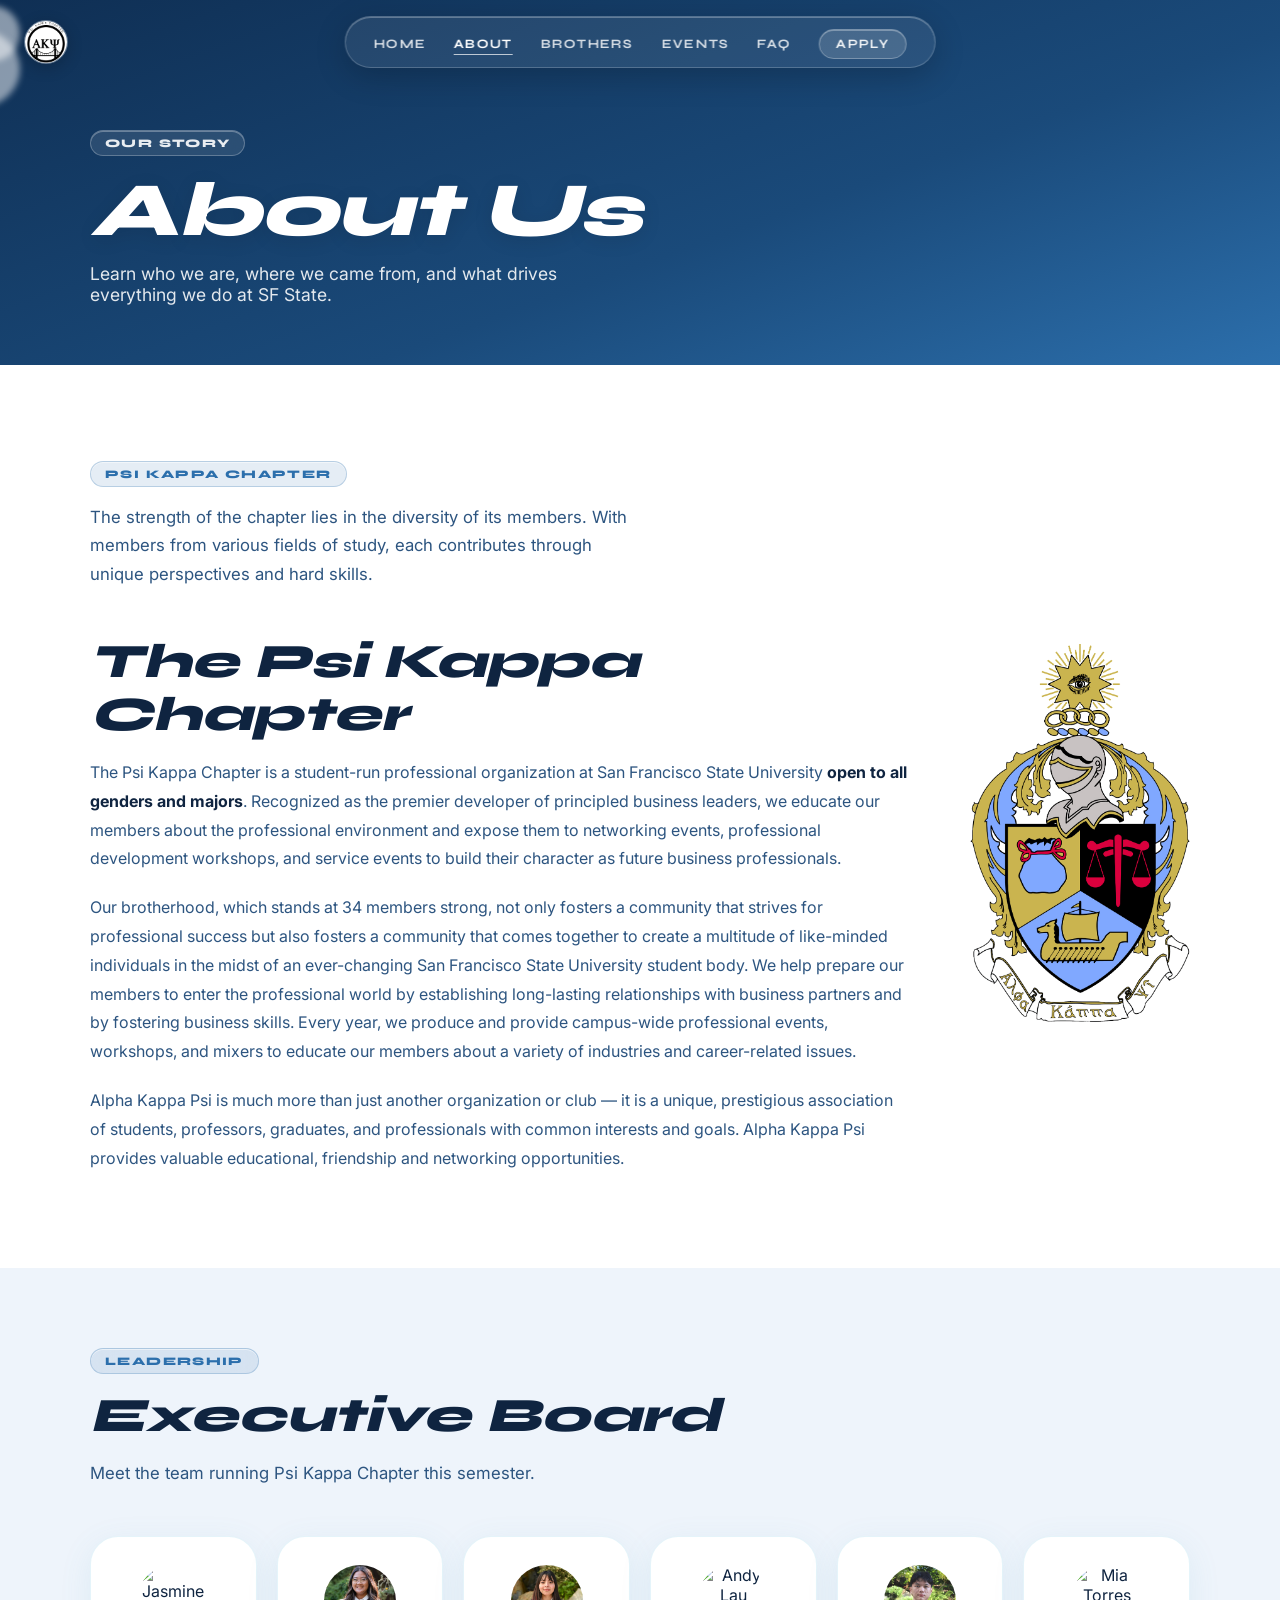
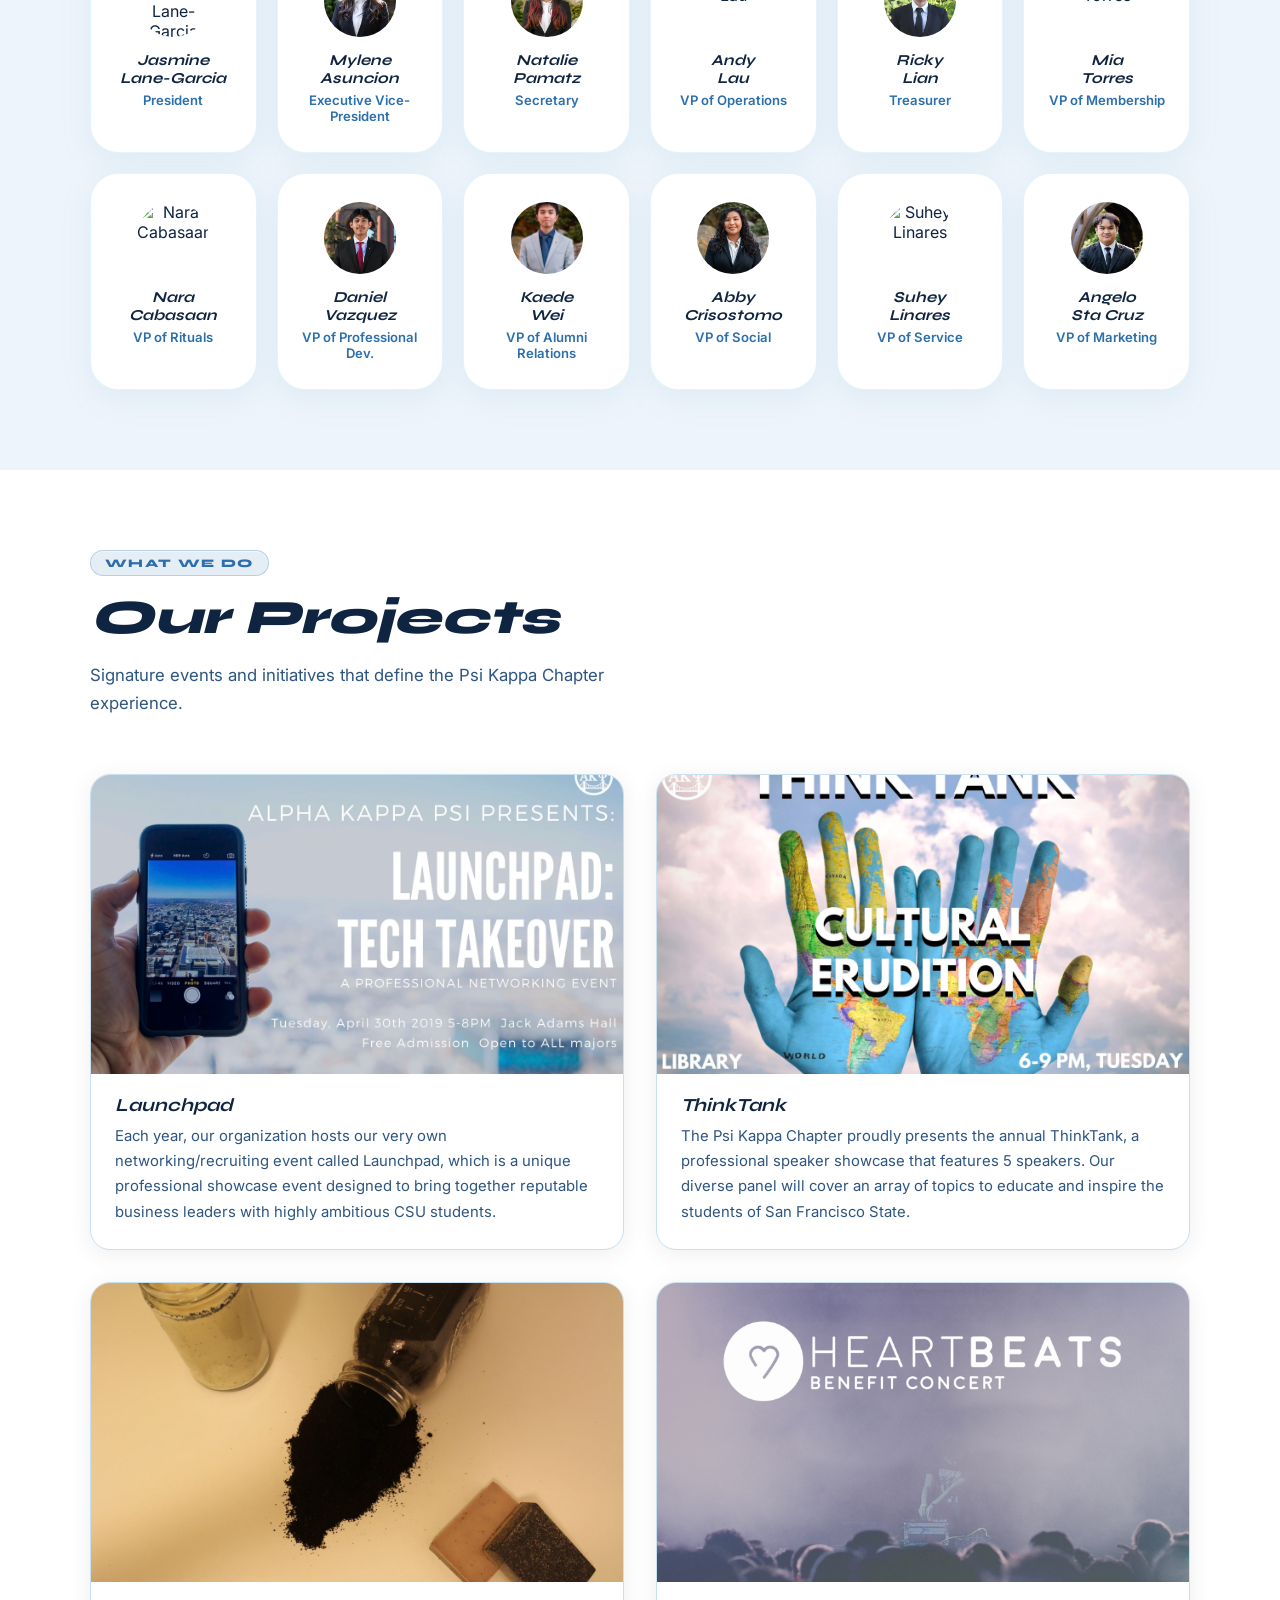
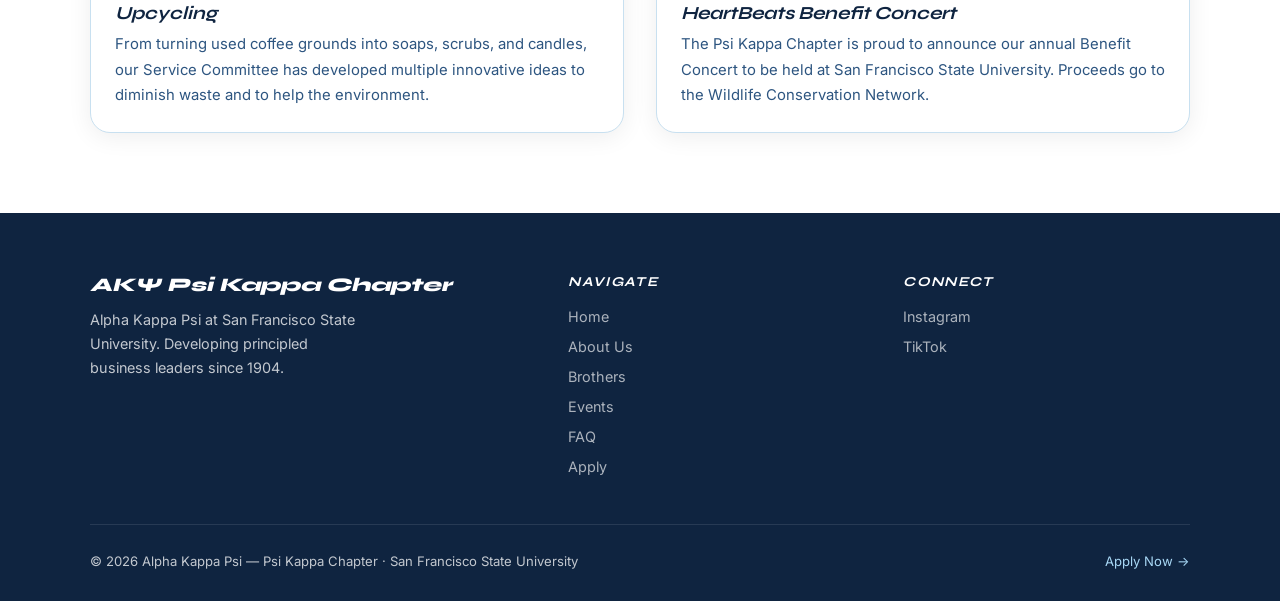
==== pages/about.html @ 9f92d720 "Initial commit: AKPsi Psi Kappa chapter site" ====
<!DOCTYPE html>
<html lang="en">
<head>
  <meta charset="UTF-8" />
  <meta name="viewport" content="width=device-width, initial-scale=1.0" />
  <title>About Us — AKΨ Psi Kappa</title>
  <link rel="stylesheet" href="../css/style.css" />
  <link rel="icon" href="../images/logo.png" />
</head>
<body>

  <nav>
    <a href="../index.html" class="nav-logo">
      <img src="../images/logo.png" alt="AKPsi Psi Kappa Logo" onerror="this.style.display='none'" />
      <span>AKΨ Psi Kappa</span>
    </a>
    <div class="nav-pill"><ul class="nav-links">
      <li><a href="../index.html">Home</a></li>
      <li><a href="about.html">About</a></li>
      <li><a href="brothers.html">Brothers</a></li>
      <li><a href="events.html">Events</a></li>
      <li><a href="faq.html">FAQ</a></li>
      <li><a href="apply.html" class="nav-cta">Apply</a></li>
    </ul>
    </div>
    <button class="hamburger" aria-label="Menu" style="pointer-events:all;">
      <span></span><span></span><span></span>
    </button>
  </nav>

  <div class="page-hero">
    <div class="page-hero-bg"></div>
    <div class="cloud-layer">
      <div class="cloud c1" style="opacity:0.5"></div>
      <div class="cloud c2" style="opacity:0.5"></div>
    </div>
    <div class="page-hero-content">
      <div class="section-tag">Our Story</div>
      <h1>About Us</h1>
      <p>Learn who we are, where we came from, and what drives everything we do at SF State.</p>
    </div>
  </div>

  <!-- ABOUT / PSI KAPPA CHAPTER -->
  <section class="about-section">
    <div class="about-inner">
      <div class="section-tag">Psi Kappa Chapter</div>
      <p class="section-sub" style="margin-bottom: 48px;">The strength of the chapter lies in the diversity of its members. With members from various fields of study, each contributes through unique perspectives and hard skills.</p>

      <div class="about-content-grid">
        <div>
          <h2 class="section-title">The Psi Kappa Chapter</h2>

          <div class="about-body">
            <p>The Psi Kappa Chapter is a student-run professional organization at San Francisco State University <strong>open to all genders and majors</strong>. Recognized as the premier developer of principled business leaders, we educate our members about the professional environment and expose them to networking events, professional development workshops, and service events to build their character as future business professionals.</p>
            <p>Our brotherhood, which stands at 34 members strong, not only fosters a community that strives for professional success but also fosters a community that comes together to create a multitude of like-minded individuals in the midst of an ever-changing San Francisco State University student body. We help prepare our members to enter the professional world by establishing long-lasting relationships with business partners and by fostering business skills. Every year, we produce and provide campus-wide professional events, workshops, and mixers to educate our members about a variety of industries and career-related issues.</p>
            <p>Alpha Kappa Psi is much more than just another organization or club — it is a unique, prestigious association of students, professors, graduates, and professionals with common interests and goals. Alpha Kappa Psi provides valuable educational, friendship and networking opportunities.</p>
          </div>
        </div>

        <div class="about-crest">
          <img src="../images/about/crest.webp" alt="Alpha Kappa Psi Psi Kappa Chapter Crest" />
        </div>
      </div>
    </div>
  </section>

  <!-- EXEC BOARD -->
  <section style="background: var(--cloud); padding: 80px 40px;">
    <div style="max-width: 1100px; margin: 0 auto;">
      <div class="section-tag">Leadership</div>
      <h2 class="section-title">Executive Board</h2>
      <p class="section-sub" style="margin-bottom: 48px;">Meet the team running Psi Kappa Chapter this semester.</p>
      <div class="eboard-grid">

        <div class="cloud-card" style="text-align:center; padding: 28px 20px;">
          <div style="width:72px;height:72px;border-radius:50%;margin:0 auto 14px;overflow:hidden;"><img src="../images/brothers/Jasmine Lane-Garcia | Fall 2026/IMG_5242.png" alt="Jasmine Lane-Garcia" style="width:100%;height:100%;object-fit:cover;display:block;" /></div>
          <h3 style="font-family:'Syne',sans-serif;font-weight:700;font-size:0.95rem;">Jasmine<br>Lane-Garcia</h3>
          <p style="font-size:0.82rem;color:var(--sky-dark);font-weight:600;margin-top:5px;">President</p>
        </div>

        <div class="cloud-card" style="text-align:center; padding: 28px 20px;">
          <div style="width:72px;height:72px;border-radius:50%;margin:0 auto 14px;overflow:hidden;"><img src="../images/brothers/Mylene Asuncion | Fall 2026/Z62_1303.webp" alt="Mylene Asuncion" style="width:100%;height:100%;object-fit:cover;display:block;" /></div>
          <h3 style="font-family:'Syne',sans-serif;font-weight:700;font-size:0.95rem;">Mylene<br>Asuncion</h3>
          <p style="font-size:0.82rem;color:var(--sky-dark);font-weight:600;margin-top:5px;">Executive Vice-President</p>
        </div>

        <div class="cloud-card" style="text-align:center; padding: 28px 20px;">
          <div style="width:72px;height:72px;border-radius:50%;margin:0 auto 14px;overflow:hidden;"><img src="../images/brothers/Natalie Pamatz | Fall 2026/DSC_4061.webp" alt="Natalie Pamatz" style="width:100%;height:100%;object-fit:cover;display:block;" /></div>
          <h3 style="font-family:'Syne',sans-serif;font-weight:700;font-size:0.95rem;">Natalie<br>Pamatz</h3>
          <p style="font-size:0.82rem;color:var(--sky-dark);font-weight:600;margin-top:5px;">Secretary</p>
        </div>

        <div class="cloud-card" style="text-align:center; padding: 28px 20px;">
          <div style="width:72px;height:72px;border-radius:50%;margin:0 auto 14px;overflow:hidden;"><img src="../images/brothers/Andy Lau | Fall 2026/IMG_5359.png" alt="Andy Lau" style="width:100%;height:100%;object-fit:cover;display:block;" /></div>
          <h3 style="font-family:'Syne',sans-serif;font-weight:700;font-size:0.95rem;">Andy<br>Lau</h3>
          <p style="font-size:0.82rem;color:var(--sky-dark);font-weight:600;margin-top:5px;">VP of Operations</p>
        </div>

        <div class="cloud-card" style="text-align:center; padding: 28px 20px;">
          <div style="width:72px;height:72px;border-radius:50%;margin:0 auto 14px;overflow:hidden;"><img src="../images/brothers/Ricky Lian | Fall 2026/IMG_1340.webp" alt="Ricky Lian" style="width:100%;height:100%;object-fit:cover;display:block;" /></div>
          <h3 style="font-family:'Syne',sans-serif;font-weight:700;font-size:0.95rem;">Ricky<br>Lian</h3>
          <p style="font-size:0.82rem;color:var(--sky-dark);font-weight:600;margin-top:5px;">Treasurer</p>
        </div>

        <div class="cloud-card" style="text-align:center; padding: 28px 20px;">
          <div style="width:72px;height:72px;border-radius:50%;margin:0 auto 14px;overflow:hidden;"><img src="../images/brothers/Mia Torres | Fall 2026/IMG_5311.png" alt="Mia Torres" style="width:100%;height:100%;object-fit:cover;display:block;" /></div>
          <h3 style="font-family:'Syne',sans-serif;font-weight:700;font-size:0.95rem;">Mia<br>Torres</h3>
          <p style="font-size:0.82rem;color:var(--sky-dark);font-weight:600;margin-top:5px;">VP of Membership</p>
        </div>

        <div class="cloud-card" style="text-align:center; padding: 28px 20px;">
          <div style="width:72px;height:72px;border-radius:50%;margin:0 auto 14px;overflow:hidden;"><img src="../images/brothers/Nara Cabasaan | Fall 2026/IMG_5283.png" alt="Nara Cabasaan" style="width:100%;height:100%;object-fit:cover;display:block;" /></div>
          <h3 style="font-family:'Syne',sans-serif;font-weight:700;font-size:0.95rem;">Nara<br>Cabasaan</h3>
          <p style="font-size:0.82rem;color:var(--sky-dark);font-weight:600;margin-top:5px;">VP of Rituals</p>
        </div>

        <div class="cloud-card" style="text-align:center; padding: 28px 20px;">
          <div style="width:72px;height:72px;border-radius:50%;margin:0 auto 14px;overflow:hidden;"><img src="../images/brothers/Daniel Vazquez | Fall 2026/DSC_4149.webp" alt="Daniel Vazquez" style="width:100%;height:100%;object-fit:cover;display:block;" /></div>
          <h3 style="font-family:'Syne',sans-serif;font-weight:700;font-size:0.95rem;">Daniel<br>Vazquez</h3>
          <p style="font-size:0.82rem;color:var(--sky-dark);font-weight:600;margin-top:5px;">VP of Professional Dev.</p>
        </div>

        <div class="cloud-card" style="text-align:center; padding: 28px 20px;">
          <div style="width:72px;height:72px;border-radius:50%;margin:0 auto 14px;overflow:hidden;"><img src="../images/brothers/Kaede Wei | Fall 2026/DSC_4521.jpeg" alt="Kaede Wei" style="width:100%;height:100%;object-fit:cover;display:block;" /></div>
          <h3 style="font-family:'Syne',sans-serif;font-weight:700;font-size:0.95rem;">Kaede<br>Wei</h3>
          <p style="font-size:0.82rem;color:var(--sky-dark);font-weight:600;margin-top:5px;">VP of Alumni Relations</p>
        </div>

        <div class="cloud-card" style="text-align:center; padding: 28px 20px;">
          <div style="width:72px;height:72px;border-radius:50%;margin:0 auto 14px;overflow:hidden;"><img src="../images/brothers/Abby Crisostomo | Fall 2026/DSC_4434.webp" alt="Abby Crisostomo" style="width:100%;height:100%;object-fit:cover;display:block;" /></div>
          <h3 style="font-family:'Syne',sans-serif;font-weight:700;font-size:0.95rem;">Abby<br>Crisostomo</h3>
          <p style="font-size:0.82rem;color:var(--sky-dark);font-weight:600;margin-top:5px;">VP of Social</p>
        </div>

        <div class="cloud-card" style="text-align:center; padding: 28px 20px;">
          <div style="width:72px;height:72px;border-radius:50%;margin:0 auto 14px;overflow:hidden;"><img src="../images/brothers/Suhey Linares | Fall 2026/IMG_5428.png" alt="Suhey Linares" style="width:100%;height:100%;object-fit:cover;display:block;" /></div>
          <h3 style="font-family:'Syne',sans-serif;font-weight:700;font-size:0.95rem;">Suhey<br>Linares</h3>
          <p style="font-size:0.82rem;color:var(--sky-dark);font-weight:600;margin-top:5px;">VP of Service</p>
        </div>

        <div class="cloud-card" style="text-align:center; padding: 28px 20px;">
          <div style="width:72px;height:72px;border-radius:50%;margin:0 auto 14px;overflow:hidden;"><img src="../images/brothers/Angelo Sta Cruz | Fall 2026/Angelo.webp" alt="Angelo Sta Cruz" style="width:100%;height:100%;object-fit:cover;display:block;" /></div>
          <h3 style="font-family:'Syne',sans-serif;font-weight:700;font-size:0.95rem;">Angelo<br>Sta Cruz</h3>
          <p style="font-size:0.82rem;color:var(--sky-dark);font-weight:600;margin-top:5px;">VP of Marketing</p>
        </div>

      </div>
    </div>
  </section>

  <!-- PROJECTS -->
  <section style="background: var(--white); padding: 80px 40px;">
    <div style="max-width: 1100px; margin: 0 auto;">
      <div class="section-tag">What We Do</div>
      <h2 class="section-title">Our Projects</h2>
      <p class="section-sub" style="margin-bottom: 56px;">Signature events and initiatives that define the Psi Kappa Chapter experience.</p>

      <div class="projects-grid">

        <div class="project-card">
          <div class="project-img project-img-launchpad">
            <img src="../images/about/projects/launchpad.webp" alt="Launchpad" />
          </div>
          <h3>Launchpad</h3>
          <p>Each year, our organization hosts our very own networking/recruiting event called Launchpad, which is a unique professional showcase event designed to bring together reputable business leaders with highly ambitious CSU students.</p>
        </div>

        <div class="project-card">
          <div class="project-img project-img-thinktank">
            <img src="../images/about/projects/ThinkTank.webp" alt="ThinkTank" />
          </div>
          <h3>ThinkTank</h3>
          <p>The Psi Kappa Chapter proudly presents the annual ThinkTank, a professional speaker showcase that features 5 speakers. Our diverse panel will cover an array of topics to educate and inspire the students of San Francisco State.</p>
        </div>

        <div class="project-card">
          <div class="project-img project-img-upcycling">
            <img src="../images/about/projects/upcycling.webp" alt="Upcycling" />
          </div>
          <h3>Upcycling</h3>
          <p>From turning used coffee grounds into soaps, scrubs, and candles, our Service Committee has developed multiple innovative ideas to diminish waste and to help the environment.</p>
        </div>

        <div class="project-card">
          <div class="project-img project-img-heartbeats">
            <img src="../images/about/projects/heartbeats.webp" alt="HeartBeats Benefit Concert" />
          </div>
          <h3>HeartBeats Benefit Concert</h3>
          <p>The Psi Kappa Chapter is proud to announce our annual Benefit Concert to be held at San Francisco State University. Proceeds go to the Wildlife Conservation Network.</p>
        </div>

      </div>
    </div>
  </section>

  <footer>
    <div class="footer-inner">
      <div class="footer-top">
        <div class="footer-brand">
          <div class="brand-name">AKΨ Psi Kappa Chapter</div>
          <p>Alpha Kappa Psi at San Francisco State University. Developing principled business leaders since 1904.</p>
        </div>
        <div class="footer-col">
          <h4>Navigate</h4>
          <ul>
            <li><a href="../index.html">Home</a></li>
            <li><a href="about.html">About Us</a></li>
            <li><a href="brothers.html">Brothers</a></li>
            <li><a href="events.html">Events</a></li>
            <li><a href="faq.html">FAQ</a></li>
            <li><a href="https://docs.google.com/forms/d/e/1FAIpQLSenPRLNFQxkMhAuqAMwuYZ88H-d26_uNZrxAt8tLkR5sAZFIw/viewform?usp=header" target="_blank" rel="noopener">Apply</a></li>
          </ul>
        </div>
        <div class="footer-col">
          <h4>Connect</h4>
          <ul>
            <li><a href="https://www.instagram.com/sfsu.akpsi?utm_source=ig_web_button_share_sheet&igsi=ZDNlZDc0MzIxNw==" target="_blank" rel="noopener">Instagram</a></li>
            <li><a href="https://www.tiktok.com/@sfsuakpsi?is_from_webapp=1&sender_device=pc" target="_blank" rel="noopener">TikTok</a></li>
          </ul>
        </div>
      </div>
      <div class="footer-bottom">
        <span>© 2026 Alpha Kappa Psi — Psi Kappa Chapter · San Francisco State University</span>
        <a href="https://docs.google.com/forms/d/e/1FAIpQLSenPRLNFQxkMhAuqAMwuYZ88H-d26_uNZrxAt8tLkR5sAZFIw/viewform?usp=header" target="_blank" rel="noopener">Apply Now →</a>
      </div>
    </div>
  </footer>

  <script src="../js/main.js"></script>
</body>
</html>
---- css/style.css ----
@import url('https://fonts.googleapis.com/css2?family=Syne:ital,wght@0,400;0,600;0,700;0,800;1,700;1,800&family=Inter:wght@300;400;500&display=swap');

@font-face {
  font-family: 'Genty';
  src: url('../fonts/GentyDemo-Regular.ttf') format('truetype');
  font-weight: 700;
  font-style: normal;
  font-display: swap;
}

:root {
  --sky: #90B8D8;
  --sky-light: #C8E0F0;
  --sky-dark: #2C6FAC;
  --navy: #1A3A5C;
  --navy-deep: #0F2338;
  --pastel: #B8D4EC;
  --lime: #A8D8F5;
  --lime-dark: #7EC0EC;
  --white: #FFFFFF;
  --cloud: #EEF4FB;
  --text-dark: #0F2440;
  --text-mid: #2D5580;
  --nav-h: 72px;
}

* {
  margin: 0;
  padding: 0;
  box-sizing: border-box;
}

h1, h2, h3, h4,
.section-title,
.page-hero h1,
.modal-name,
.nav-logo span,
.brand-name {
  font-family: 'Syne', sans-serif;
  font-style: italic;
}

html {
  scroll-behavior: smooth;
}

body {
  font-family: 'Inter', sans-serif;
  background: var(--sky-light);
  color: var(--text-dark);
  overflow-x: hidden;
}

/* ── LIQUID GLASS MIXIN ── */
.glass {
  background: rgba(255, 255, 255, 0.08);
  backdrop-filter: blur(28px) saturate(180%);
  -webkit-backdrop-filter: blur(28px) saturate(180%);
  border: 1px solid rgba(255, 255, 255, 0.22);
  box-shadow:
    inset 0 1px 0 rgba(255,255,255,0.3),
    0 8px 32px rgba(0,0,0,0.18);
}

/* ── ANNOUNCEMENT TICKER ── */
.wave-ticker-band {
  background: transparent;
  margin-top: -2px;
  height: 30px;
  overflow: hidden;
}

.ticker-inner {
  display: flex;
  width: 200%;
  height: 30px;
  animation: ticker-right 50s linear infinite;
  will-change: transform;
}

.ticker-svg {
  display: block;
  width: 50%;
  height: 30px;
  flex-shrink: 0;
}

@keyframes ticker-right {
  from { transform: translateX(-50%); }
  to   { transform: translateX(0%); }
}

/* ── NAV ── */
nav {
  position: fixed;
  top: 16px;
  left: 0;
  right: 0;
  height: 52px;
  display: flex;
  align-items: center;
  padding: 0 24px;
  z-index: 100;
  background: transparent;
  pointer-events: none;
}

.nav-logo {
  display: flex;
  align-items: center;
  text-decoration: none;
  pointer-events: all;
  flex-shrink: 0;
}

.nav-logo img {
  height: 44px;
  width: 44px;
  object-fit: cover;
  mix-blend-mode: multiply;
  border-radius: 50%;
  border: 1.5px solid rgba(255,255,255,0.35);
  box-shadow: 0 4px 16px rgba(0,0,0,0.2), inset 0 1px 0 rgba(255,255,255,0.3);
  transition: transform 0.2s;
}

.nav-logo img:hover { transform: scale(1.06); }

.nav-logo span { display: none; }

/* glass pill — centered, contains links + apply */
.nav-pill {
  position: absolute;
  left: 50%;
  transform: translateX(-50%);
  display: flex;
  align-items: center;
  gap: 32px;
  padding: 0 28px;
  height: 52px;
  background: rgba(255, 255, 255, 0.08);
  backdrop-filter: blur(40px) saturate(180%);
  -webkit-backdrop-filter: blur(40px) saturate(180%);
  border-radius: 100px;
  border: 1px solid rgba(255,255,255,0.2);
  box-shadow: inset 0 1px 0 rgba(255,255,255,0.28), 0 8px 32px rgba(0,0,0,0.2);
  pointer-events: all;
  transition: background 0.4s ease, border-color 0.4s ease, box-shadow 0.4s ease;
}

/* nav link color transition */
.nav-links a { transition: color 0.4s ease; }

/* nav over light/white backgrounds */
nav.scrolled .nav-pill {
  background: rgba(15, 35, 64, 0.82);
  border-color: rgba(255,255,255,0.12);
  box-shadow: inset 0 1px 0 rgba(255,255,255,0.1), 0 8px 32px rgba(0,0,0,0.28);
}

nav.scrolled .nav-links a {
  color: rgba(255,255,255,0.92);
}

nav.scrolled .nav-links a:hover {
  color: var(--white);
}

.nav-links {
  display: flex;
  gap: 28px;
  list-style: none;
}

.nav-links a {
  font-family: 'Syne', sans-serif;
  font-weight: 700;
  font-size: 0.8rem;
  color: rgba(255,255,255,0.82);
  text-decoration: none;
  letter-spacing: 0.1em;
  text-transform: uppercase;
  transition: color 0.2s;
  white-space: nowrap;
}

.nav-links a:hover { color: var(--white); }

.nav-links a.active-page {
  color: var(--white);
  border-bottom: 1.5px solid rgba(255,255,255,0.7);
  padding-bottom: 2px;
}

.nav-cta {
  background: rgba(255,255,255,0.14) !important;
  color: rgba(255,255,255,0.92) !important;
  padding: 6px 16px;
  border-radius: 100px;
  border: 1px solid rgba(255,255,255,0.28) !important;
  box-shadow: inset 0 1px 0 rgba(255,255,255,0.3);
  font-weight: 700 !important;
  font-size: 0.8rem !important;
  letter-spacing: 0.1em !important;
  text-transform: uppercase !important;
  transition: background 0.2s, transform 0.2s !important;
  white-space: nowrap;
}

.nav-cta:hover {
  background: rgba(255,255,255,0.24) !important;
  transform: scale(1.04);
  color: var(--white) !important;
}

.hamburger {
  display: none;
  flex-direction: column;
  gap: 5px;
  cursor: pointer;
  background: none;
  border: none;
  padding: 4px;
}

.hamburger span {
  display: block;
  width: 24px;
  height: 2px;
  background: var(--white);
  border-radius: 2px;
  transition: all 0.3s;
}

/* ── HERO ── */
.hero {
  min-height: 72vh;
  display: flex;
  align-items: center;
  justify-content: center;
  position: relative;
  overflow: hidden;
  padding-top: var(--nav-h);
  padding-bottom: 100px; /* room for the wave bleeding in from below */
}

.hero-wave {
  position: absolute;
  bottom: -1px;
  left: 0;
  right: 0;
  line-height: 0;
  z-index: 3;
}

/* Full-bleed subject photo fills the entire hero */
.hero-bg {
  position: absolute;
  inset: 0;
  background: url('../images/hero-cover.jpg') left 22% / cover no-repeat;
}

.hero-overlay {
  position: absolute;
  inset: 0;
  z-index: 1;
  background: linear-gradient(90deg,
    rgba(10,28,54,0.65) 0%,
    rgba(10,28,54,0.35) 30%,
    rgba(10,28,54,0.4) 60%,
    rgba(10,28,54,0.55) 100%
  );
}

/* Decorative clouds — used on inner-page heroes (.page-hero) */
.cloud-layer {
  position: absolute;
  width: 100%;
  height: 100%;
  pointer-events: none;
}

.cloud {
  position: absolute;
  background: var(--white);
  border-radius: 50px;
  opacity: 0.35;
  filter: blur(3px);
}

.cloud::before,
.cloud::after {
  content: '';
  position: absolute;
  background: var(--white);
  border-radius: 50%;
}

@keyframes cloud-scroll {
  from { transform: translateX(0); }
  to   { transform: translateX(calc(100vw + 400px)); }
}

/* each cloud starts off the left edge; negative delay puts them mid-journey on load */
.c1 {
  width: 180px; height: 55px;
  top: 18%; left: -200px;
  animation: cloud-scroll 50s linear infinite;
  animation-delay: -10s;
}
.c1::before { width: 80px; height: 80px; top: -40px; left: 20px; }
.c1::after  { width: 60px; height: 60px; top: -30px; left: 70px; }

.c2 {
  width: 280px; height: 75px;
  top: 25%; left: -300px;
  animation: cloud-scroll 65s linear infinite;
  animation-delay: -30s;
}
.c2::before { width: 110px; height: 110px; top: -55px; left: 35px; }
.c2::after  { width: 80px; height: 80px;  top: -40px; left: 120px; }

.c3 {
  width: 150px; height: 42px;
  top: 52%; left: -180px;
  animation: cloud-scroll 42s linear infinite;
  animation-delay: -18s;
}
.c3::before { width: 65px; height: 65px; top: -35px; left: 18px; }
.c3::after  { width: 50px; height: 50px; top: -25px; left: 68px; }

.c4 {
  width: 220px; height: 60px;
  top: 65%; left: -250px;
  animation: cloud-scroll 55s linear infinite;
  animation-delay: -44s;
}
.c4::before { width: 90px; height: 90px; top: -48px; left: 25px; }
.c4::after  { width: 65px; height: 65px; top: -34px; left: 95px; }

.c5 {
  width: 195px; height: 52px;
  top: 8%; left: -220px;
  animation: cloud-scroll 58s linear infinite;
  animation-delay: -22s;
}
.c5::before { width: 85px; height: 85px; top: -44px; left: 28px; }
.c5::after  { width: 62px; height: 62px; top: -32px; left: 88px; }

.c6 {
  width: 130px; height: 36px;
  top: 44%; left: -150px;
  animation: cloud-scroll 38s linear infinite;
  animation-delay: -5s;
}
.c6::before { width: 55px; height: 55px; top: -30px; left: 14px; }
.c6::after  { width: 42px; height: 42px; top: -22px; left: 58px; }

/* ── Birds ── */
.bird {
  position: absolute;
  width: 46px; height: 18px;
  animation: cloud-scroll var(--bird-dur, 22s) linear infinite;
  animation-delay: var(--bird-delay, 0s);
  opacity: 0.55;
  z-index: 2;
}
.bird::before,
.bird::after {
  content: '';
  position: absolute;
  top: 0;
  width: 23px; height: 11px;
  border-top: 3px solid var(--navy-deep);
  border-radius: 50% 50% 0 0;
  animation: bird-flap var(--flap, 0.8s) ease-in-out infinite alternate;
}
.bird::before { right: 23px; transform-origin: right center; }
.bird::after  { left: 23px;  transform-origin: left center; animation-direction: alternate-reverse; }

@keyframes bird-flap {
  from { transform: rotate(-18deg); }
  to   { transform: rotate(12deg); }
}

.b1 { top: 20%; left: -70px;  --bird-dur: 20s; --bird-delay: -4s;  --flap: 0.75s; }
.b2 { top: 22%; left: -100px; --bird-dur: 22s; --bird-delay: -9s;  --flap: 0.85s; width: 36px; opacity: 0.4; }
.b3 { top: 36%; left: -60px;  --bird-dur: 17s; --bird-delay: -12s; --flap: 0.65s; }
.b4 { top: 14%; left: -85px;  --bird-dur: 25s; --bird-delay: -18s; --flap: 0.90s; width: 40px; }
.b5 { top: 58%; left: -55px;  --bird-dur: 19s; --bird-delay: -7s;  --flap: 0.70s; width: 32px; opacity: 0.45; }
.b6 { top: 16%; left: -110px; --bird-dur: 28s; --bird-delay: -14s; --flap: 0.80s; }

.hero-content {
  position: relative;
  z-index: 2;
  text-align: center;
  padding: 24px;
  width: 100%;
  max-width: 600px;
  margin: 0 auto;
  background: none;
  border: none;
  box-shadow: none;
}

.hero-tag {
  display: inline-block;
  background: rgba(255,255,255,0.1);
  backdrop-filter: blur(20px) saturate(180%);
  -webkit-backdrop-filter: blur(20px) saturate(180%);
  border: 1px solid rgba(255,255,255,0.28);
  box-shadow: inset 0 1px 0 rgba(255,255,255,0.35), 0 4px 16px rgba(0,0,0,0.15);
  color: rgba(255,255,255,0.95);
  font-family: 'Syne', sans-serif;
  font-weight: 700;
  font-size: 0.8rem;
  letter-spacing: 0.1em;
  text-transform: uppercase;
  padding: 7px 18px;
  border-radius: 100px;
  margin-bottom: 24px;
}

.hero h1 {
  font-family: 'Genty', 'Syne', sans-serif;
  font-weight: 800;
  font-size: clamp(2.8rem, 6vw, 5rem);
  line-height: 1.05;
  color: var(--white);
  text-align: center;
  text-shadow: 0 2px 4px rgba(0,0,0,0.4), 0 8px 32px rgba(0,0,0,0.3);
  margin-bottom: 2px;
  letter-spacing: -0.02em;
}

.hero h1 em {
  font-style: italic;
  color: var(--white);
  text-shadow: 0 2px 6px rgba(0,0,0,0.4), 0 8px 32px rgba(0,0,0,0.25);
}

.hero-dates {
  font-family: 'Syne', sans-serif;
  font-weight: 700;
  font-size: 1rem;
  letter-spacing: 0.08em;
  text-transform: uppercase;
  color: rgba(255,255,255,0.85);
  text-shadow: 0 1px 3px rgba(0,0,0,0.4);
  margin-bottom: 24px;
}

.hero p {
  font-size: 1.15rem;
  color: rgba(255,255,255,0.95);
  max-width: 560px;
  margin: 0 auto 32px;
  line-height: 1.7;
  text-shadow: 0 1px 3px rgba(0,0,0,0.4);
}

.hero-btns {
  display: flex;
  gap: 14px;
  justify-content: center;
  flex-wrap: wrap;
}

.btn-primary {
  background: var(--lime);
  color: var(--text-dark);
  font-family: 'Syne', sans-serif;
  font-weight: 700;
  font-size: 0.95rem;
  padding: 14px 32px;
  border-radius: 100px;
  text-decoration: none;
  transition: transform 0.2s, background 0.2s;
  display: inline-block;
}

.btn-primary:hover {
  background: var(--lime-dark);
  transform: translateY(-2px);
}

.btn-outline {
  background: rgba(255,255,255,0.1);
  backdrop-filter: blur(20px) saturate(180%);
  -webkit-backdrop-filter: blur(20px) saturate(180%);
  color: var(--white);
  font-family: 'Syne', sans-serif;
  font-weight: 700;
  font-size: 0.95rem;
  padding: 14px 32px;
  border-radius: 100px;
  text-decoration: none;
  border: 1px solid rgba(255,255,255,0.3);
  box-shadow: inset 0 1px 0 rgba(255,255,255,0.3), 0 4px 16px rgba(0,0,0,0.15);
  transition: transform 0.2s, background 0.2s, box-shadow 0.2s;
  display: inline-block;
}

.btn-outline:hover {
  background: rgba(255,255,255,0.18);
  box-shadow: inset 0 1px 0 rgba(255,255,255,0.4), 0 8px 24px rgba(0,0,0,0.2);
  transform: translateY(-2px);
}

.hero-scroll {
  position: absolute;
  bottom: 36px;
  left: 50%;
  transform: translateX(-50%);
  display: flex;
  flex-direction: column;
  align-items: center;
  gap: 8px;
  color: rgba(255,255,255,0.7);
  font-size: 0.75rem;
  font-family: 'Syne', sans-serif;
  letter-spacing: 0.1em;
  text-transform: uppercase;
  animation: bounce 2s ease-in-out infinite;
}

.hero-scroll svg {
  width: 20px;
  height: 20px;
  stroke: rgba(255,255,255,0.7);
}

@keyframes bounce {
  0%, 100% { transform: translateX(-50%) translateY(0); }
  50% { transform: translateX(-50%) translateY(6px); }
}

/* ── WAVE DIVIDERS ── */
.wave-wrap {
  position: relative;
  line-height: 0;
  overflow: hidden;
}

.wave-wrap svg {
  display: block;
  width: 100%;
}

/* ── SECTIONS ── */
section {
  padding: 96px 40px;
}

.section-tag {
  display: inline-block;
  background: rgba(44, 111, 172, 0.12);
  backdrop-filter: blur(12px);
  -webkit-backdrop-filter: blur(12px);
  border: 1px solid rgba(44, 111, 172, 0.25);
  box-shadow: inset 0 1px 0 rgba(255,255,255,0.5);
  color: var(--sky-dark);
  font-family: 'Syne', sans-serif;
  font-weight: 800;
  font-size: 0.72rem;
  letter-spacing: 0.12em;
  text-transform: uppercase;
  padding: 5px 14px;
  border-radius: 100px;
  margin-bottom: 16px;
}

/* glass section tag on dark backgrounds (page heroes) */
.page-hero .section-tag {
  background: rgba(255,255,255,0.1);
  border-color: rgba(255,255,255,0.25);
  box-shadow: inset 0 1px 0 rgba(255,255,255,0.3);
  color: rgba(255,255,255,0.9);
}

.section-title {
  font-family: 'Syne', sans-serif;
  font-weight: 800;
  font-size: clamp(2rem, 4vw, 3rem);
  color: var(--text-dark);
  line-height: 1.1;
  margin-bottom: 16px;
}

.section-sub {
  font-size: 1.05rem;
  color: var(--text-mid);
  line-height: 1.7;
  max-width: 560px;
}

/* ── PRESIDENT'S WELCOME ── */
.president-section {
  background: var(--white);
  padding: 80px 40px;
}

.president-inner {
  max-width: 1100px;
  margin: 0 auto;
  display: grid;
  grid-template-columns: 1fr 420px;
  gap: 64px;
  align-items: start;
}

.president-text .section-tag { margin-bottom: 28px; }

.president-text p {
  font-size: 0.97rem;
  color: var(--text-mid);
  line-height: 1.8;
  margin-bottom: 16px;
}

.president-sign  { margin-top: 28px; color: var(--text-dark); }
.president-name  { font-family: 'Syne', sans-serif; font-weight: 800; font-size: 1.1rem; color: var(--text-dark); margin-bottom: 2px; }
.president-title { font-size: 0.9rem; color: var(--text-mid); font-style: italic; }

.president-photo {
  border-radius: 24px;
  overflow: hidden;
  box-shadow: 0 16px 48px rgba(0,0,0,0.12);
  aspect-ratio: 3/4;
  background: var(--sky-light);
}

.president-photo img {
  width: 100%; height: 100%; object-fit: cover; display: block;
}

.president-placeholder {
  width: 100%; height: 100%;
  display: flex; align-items: center; justify-content: center;
  font-size: 6rem;
  background: linear-gradient(135deg, var(--sky-light), var(--sky));
}

/* ── CORE VALUES ── */
.values-section {
  background: var(--navy);
  padding: 80px 40px;
  text-align: center;
}

.values-inner {
  max-width: 900px;
  margin: 0 auto;
}

.values-icons {
  display: flex;
  justify-content: center;
  gap: 40px;
  margin: 48px 0 56px;
  flex-wrap: wrap;
}

.value-icon-item {
  display: flex;
  flex-direction: column;
  align-items: center;
  gap: 10px;
}

.value-icon {
  width: 96px; height: 96px;
  background: rgba(255,255,255,0.1);
  border: 1px solid rgba(255,255,255,0.18);
  border-radius: 24px;
  display: flex; align-items: center; justify-content: center;
  font-size: 2.8rem;
  backdrop-filter: blur(8px);
}

.value-icon-item span {
  font-family: 'Syne', sans-serif;
  font-weight: 700;
  font-size: 0.9rem;
  color: var(--white);
  letter-spacing: 0.08em;
  text-transform: uppercase;
}

.values-list {
  display: flex;
  flex-direction: column;
  gap: 0;
  border-top: 1px solid rgba(255,255,255,0.12);
}

.value-item {
  display: grid;
  grid-template-columns: 180px 1fr;
  gap: 24px;
  align-items: baseline;
  padding: 22px 0;
  border-bottom: 1px solid rgba(255,255,255,0.12);
  text-align: left;
}

.value-item h3 {
  font-family: 'Syne', sans-serif;
  font-weight: 700;
  font-size: 1rem;
  color: var(--white);
  letter-spacing: 0.1em;
  text-transform: uppercase;
}

.value-item p {
  font-size: 1.05rem;
  color: #ffffff !important;
  line-height: 1.75;
  margin: 0;
}

/* ── PILLARS (home) ── */
.pillars {
  background: var(--white);
}

.pillars-inner {
  max-width: 1100px;
  margin: 0 auto;
}

.pillars-header {
  text-align: center;
  margin-bottom: 60px;
}

.pillars-header .section-sub {
  margin: 0 auto;
}

.pillars-grid {
  display: grid;
  grid-template-columns: repeat(3, 1fr);
  gap: 24px;
}

.pillar-card {
  background: var(--cloud);
  border-radius: 24px;
  padding: 36px 28px;
  border: 1.5px solid rgba(126,200,227,0.25);
  transition: transform 0.25s, box-shadow 0.25s;
}

.pillar-card:hover {
  transform: translateY(-6px);
  box-shadow: 0 16px 40px rgba(74,159,191,0.15);
}

.pillar-icon {
  width: 52px;
  height: 52px;
  border-radius: 14px;
  background: linear-gradient(135deg, var(--sky), var(--sky-dark));
  display: flex;
  align-items: center;
  justify-content: center;
  margin-bottom: 20px;
  font-size: 1.5rem;
}

.pillar-card h3 {
  font-family: 'Syne', sans-serif;
  font-weight: 700;
  font-size: 1.2rem;
  margin-bottom: 10px;
  color: var(--text-dark);
}

.pillar-card p {
  font-size: 0.95rem;
  color: var(--text-mid);
  line-height: 1.65;
}

/* ── STATS BAND ── */
.stats-band {
  background: linear-gradient(135deg, var(--navy), var(--sky-dark));
  padding: 60px 40px;
}

.stats-inner {
  max-width: 900px;
  margin: 0 auto;
  display: flex;
  justify-content: space-around;
  flex-wrap: wrap;
  gap: 32px;
  text-align: center;
}

.stat-item {
  background: rgba(255,255,255,0.08);
  backdrop-filter: blur(24px) saturate(160%);
  -webkit-backdrop-filter: blur(24px) saturate(160%);
  border: 1px solid rgba(255,255,255,0.18);
  box-shadow: inset 0 1px 0 rgba(255,255,255,0.25), 0 4px 20px rgba(0,0,0,0.15);
  border-radius: 20px;
  padding: 24px 36px;
}

.stat-item span {
  display: block;
  font-family: 'Syne', sans-serif;
  font-weight: 800;
  font-size: 3rem;
  color: var(--white);
  line-height: 1;
}

.stat-item p {
  font-size: 0.82rem;
  color: rgba(255,255,255,0.7);
  margin-top: 6px;
  font-family: 'Syne', sans-serif;
  letter-spacing: 0.08em;
  text-transform: uppercase;
}

/* ── CLOUD CARD ── */
.cloud-card {
  background: var(--white);
  border-radius: 28px;
  padding: 40px;
  box-shadow: 0 8px 32px rgba(74,159,191,0.1);
  border: 1.5px solid rgba(126,200,227,0.2);
}

/* ── PAGE HERO (inner pages) ── */
.page-hero {
  min-height: 38vh;
  display: flex;
  align-items: flex-end;
  padding: 130px 40px 60px;
  position: relative;
  overflow: hidden;
  background: linear-gradient(160deg, #0F2F54 0%, #2C6FAC 100%);
}

.page-hero-bg {
  position: absolute;
  inset: 0;
  background: linear-gradient(160deg, #0F2F54 0%, #1A4A7A 60%, #2C6FAC 100%);
}

.page-hero-content {
  position: relative;
  z-index: 2;
  max-width: 1100px;
  margin: 0 auto;
  width: 100%;
}

.page-hero h1 {
  font-family: 'Syne', sans-serif;
  font-weight: 800;
  font-size: clamp(2.5rem, 6vw, 5rem);
  color: var(--white);
  line-height: 1;
  letter-spacing: -0.02em;
  text-shadow: 0 4px 20px rgba(0,0,0,0.1);
}

.page-hero p {
  font-size: 1.1rem;
  color: rgba(255,255,255,0.88);
  margin-top: 14px;
  max-width: 500px;
}

/* ── BROTHERS GRID ── */
.brothers-section {
  background: var(--white);
}

.brothers-inner {
  max-width: 1100px;
  margin: 0 auto;
}

.filter-bar {
  display: flex;
  gap: 0;
  margin: 36px 0;
  overflow-x: auto;
  scrollbar-width: none;
  -ms-overflow-style: none;
  padding-bottom: 4px;
  border-bottom: 1.5px solid rgba(144, 184, 216, 0.25);
}

.filter-bar::-webkit-scrollbar { display: none; }

.filter-btn {
  display: flex;
  flex-direction: column;
  align-items: center;
  gap: 10px;
  padding: 16px 20px;
  background: none;
  border: none;
  cursor: pointer;
  flex-shrink: 0;
  position: relative;
  transition: opacity 0.2s;
  opacity: 0.5;
}

.filter-btn::after {
  content: '';
  position: absolute;
  bottom: -5px;
  left: 50%;
  transform: translateX(-50%);
  width: 0;
  height: 2px;
  background: var(--sky-dark);
  border-radius: 2px;
  transition: width 0.2s;
}

.filter-btn.active { opacity: 1; }
.filter-btn.active::after { width: 60%; }
.filter-btn:hover { opacity: 0.85; }

.filter-icon {
  width: 56px;
  height: 56px;
  border-radius: 50%;
  background: linear-gradient(135deg, var(--sky-light), var(--pastel));
  display: flex;
  align-items: center;
  justify-content: center;
  font-size: 1.4rem;
  transition: transform 0.2s, box-shadow 0.2s;
  box-shadow: 0 2px 8px rgba(44, 111, 172, 0.1);
}

.filter-btn.active .filter-icon {
  background: linear-gradient(135deg, var(--sky-dark), var(--navy));
  box-shadow: 0 4px 16px rgba(44, 111, 172, 0.3);
  transform: scale(1.08);
}

.filter-btn:hover .filter-icon { transform: scale(1.05); }

.filter-label {
  font-family: 'Syne', sans-serif;
  font-weight: 700;
  font-size: 0.72rem;
  color: var(--text-dark);
  text-align: center;
  white-space: nowrap;
  letter-spacing: 0.01em;
}

.brothers-grid {
  display: grid;
  grid-template-columns: repeat(auto-fill, minmax(220px, 1fr));
  gap: 24px;
}

.brother-card {
  background: var(--cloud);
  border-radius: 20px;
  overflow: hidden;
  border: 1.5px solid rgba(126,200,227,0.2);
  transition: transform 0.25s, box-shadow 0.25s;
}

.brother-card:hover {
  transform: translateY(-5px);
  box-shadow: 0 14px 36px rgba(74,159,191,0.15);
}

.brother-photo {
  width: 100%;
  height: 220px;
  overflow: hidden;
  background: linear-gradient(135deg, var(--sky-light), var(--sky));
  display: flex;
  align-items: center;
  justify-content: center;
  font-size: 3rem;
}

.brother-photo img {
  width: 100%;
  height: 100%;
  object-fit: cover;
}

.brother-info {
  padding: 18px 16px;
}

.brother-info h3 {
  font-family: 'Syne', sans-serif;
  font-weight: 700;
  font-size: 1rem;
  margin-bottom: 4px;
}

.brother-info .role {
  font-size: 0.82rem;
  color: var(--sky-dark);
  font-weight: 500;
  margin-bottom: 4px;
}

.brother-info .major {
  font-size: 0.8rem;
  color: var(--text-mid);
}

/* ── EVENTS ── */
.events-section {
  background: var(--cloud);
}

.events-inner {
  max-width: 1100px;
  margin: 0 auto;
}

.events-grid {
  display: grid;
  grid-template-columns: repeat(auto-fill, minmax(300px, 1fr));
  gap: 24px;
  margin-top: 40px;
}

.event-card {
  background: var(--white);
  border-radius: 20px;
  overflow: hidden;
  border: 1.5px solid rgba(126,200,227,0.2);
  transition: transform 0.25s, box-shadow 0.25s;
}

.event-card:hover {
  transform: translateY(-5px);
  box-shadow: 0 14px 36px rgba(74,159,191,0.14);
}

.event-date-strip {
  background: linear-gradient(135deg, var(--sky), var(--sky-dark));
  padding: 16px 24px;
  display: flex;
  align-items: center;
  gap: 16px;
}

.event-date-box {
  background: var(--lime);
  border-radius: 10px;
  padding: 6px 12px;
  text-align: center;
  min-width: 52px;
}

.event-date-box .month {
  font-family: 'Syne', sans-serif;
  font-weight: 700;
  font-size: 0.7rem;
  text-transform: uppercase;
  letter-spacing: 0.08em;
  color: var(--text-dark);
}

.event-date-box .day {
  font-family: 'Syne', sans-serif;
  font-weight: 800;
  font-size: 1.4rem;
  color: var(--text-dark);
  line-height: 1;
}

.event-weekday {
  font-family: 'Syne', sans-serif;
  font-weight: 600;
  font-size: 0.68rem;
  color: rgba(255,255,255,0.6);
  text-transform: uppercase;
  letter-spacing: 0.08em;
  margin-bottom: 2px;
}

.event-type {
  font-family: 'Syne', sans-serif;
  font-weight: 600;
  font-size: 0.8rem;
  color: rgba(255,255,255,0.85);
  text-transform: uppercase;
  letter-spacing: 0.08em;
}

.event-body {
  padding: 22px 24px;
}

.event-body h3 {
  font-family: 'Syne', sans-serif;
  font-weight: 700;
  font-size: 1.05rem;
  margin-bottom: 8px;
}

.event-body p {
  font-size: 0.9rem;
  color: var(--text-mid);
  line-height: 1.6;
}

.event-meta {
  display: flex;
  gap: 16px;
  margin-top: 14px;
  font-size: 0.82rem;
  color: var(--sky-dark);
  font-weight: 500;
}

/* ── DEADLINE BANNER ── */
.deadline-banner {
  background: var(--navy);
  color: var(--white);
  text-align: center;
  padding: 20px 40px;
  font-family: 'Syne', sans-serif;
  font-weight: 700;
  font-size: 1.05rem;
  letter-spacing: 0.01em;
}

/* ── APPLY SECTION ── */
.apply-section {
  background: var(--white);
}

.apply-inner {
  max-width: 760px;
  margin: 0 auto;
}

.apply-intro {
  font-size: 1.05rem;
  color: var(--text-mid);
  line-height: 1.8;
  margin-bottom: 56px;
}

.apply-requirements {
  margin-bottom: 56px;
}

.apply-requirements .section-title {
  margin-bottom: 20px;
}

.req-eligibility {
  font-size: 1rem;
  color: var(--text-mid);
  line-height: 1.75;
  margin-bottom: 28px;
  padding: 20px 24px;
  background: var(--sky-light);
  border-radius: 14px;
  border-left: 4px solid var(--sky-dark);
}

.req-list {
  margin: 0 0 28px 20px;
  display: flex;
  flex-direction: column;
  gap: 14px;
}

.req-list li {
  font-size: 1rem;
  color: var(--text-mid);
  line-height: 1.7;
}

.req-list li strong {
  color: var(--text-dark);
}

.req-note {
  font-size: 0.97rem;
  color: var(--text-mid);
  line-height: 1.75;
}

.req-note a {
  color: var(--sky-dark);
  font-weight: 600;
  text-decoration: none;
}
.req-note a:hover { text-decoration: underline; }

.apply-cta {
  text-align: center;
  padding: 48px 0 16px;
  border-top: 1px solid var(--sky-light);
}

.apply-cta .section-title { margin-bottom: 24px; }

.apply-google-btn {
  font-size: 1.05rem;
  padding: 16px 40px;
}

.apply-cta-note {
  margin-top: 16px;
  font-size: 0.88rem;
  color: var(--text-mid);
  opacity: 0.7;
}

.timeline {
  position: relative;
  margin: 48px 0;
  padding-left: 32px;
}

.timeline::before {
  content: '';
  position: absolute;
  left: 10px;
  top: 0;
  bottom: 0;
  width: 2px;
  background: linear-gradient(180deg, var(--sky), var(--lime));
  border-radius: 2px;
}

.timeline-item {
  position: relative;
  margin-bottom: 36px;
}

.timeline-item::before {
  content: '';
  position: absolute;
  left: -26px;
  top: 6px;
  width: 12px;
  height: 12px;
  border-radius: 50%;
  background: var(--sky);
  border: 2px solid var(--white);
  box-shadow: 0 0 0 3px var(--sky-light);
}

.timeline-item h3 {
  font-family: 'Syne', sans-serif;
  font-weight: 700;
  font-size: 1.05rem;
  margin-bottom: 4px;
}

.timeline-item p {
  font-size: 0.92rem;
  color: var(--text-mid);
  line-height: 1.6;
}

.timeline-item .tl-badge {
  display: inline-block;
  background: var(--lime);
  color: var(--text-dark);
  font-family: 'Syne', sans-serif;
  font-weight: 700;
  font-size: 0.72rem;
  padding: 3px 10px;
  border-radius: 100px;
  margin-bottom: 8px;
  letter-spacing: 0.06em;
}

.apply-form {
  background: var(--cloud);
  border-radius: 28px;
  padding: 48px;
  border: 1.5px solid rgba(126,200,227,0.25);
  margin-top: 48px;
}

.apply-form h2 {
  font-family: 'Syne', sans-serif;
  font-weight: 800;
  font-size: 1.8rem;
  margin-bottom: 8px;
}

.apply-form p.sub {
  color: var(--text-mid);
  margin-bottom: 32px;
  font-size: 0.95rem;
}

.form-row {
  display: grid;
  grid-template-columns: 1fr 1fr;
  gap: 16px;
  margin-bottom: 16px;
}

.form-group {
  display: flex;
  flex-direction: column;
  gap: 6px;
  margin-bottom: 16px;
}

.form-group label {
  font-family: 'Syne', sans-serif;
  font-weight: 600;
  font-size: 0.85rem;
  color: var(--text-dark);
  letter-spacing: 0.02em;
}

.form-group input,
.form-group select,
.form-group textarea {
  padding: 12px 16px;
  border: 1.5px solid rgba(126,200,227,0.4);
  border-radius: 12px;
  font-family: 'Syne', sans-serif;
  font-size: 0.95rem;
  background: var(--white);
  color: var(--text-dark);
  transition: border-color 0.2s, box-shadow 0.2s;
  outline: none;
}

.form-group input:focus,
.form-group select:focus,
.form-group textarea:focus {
  border-color: var(--sky);
  box-shadow: 0 0 0 3px rgba(126,200,227,0.2);
}

.form-group textarea {
  resize: vertical;
  min-height: 120px;
}

.form-submit {
  width: 100%;
  padding: 15px;
  background: var(--sky-dark);
  color: var(--white);
  font-family: 'Syne', sans-serif;
  font-weight: 700;
  font-size: 1rem;
  border: none;
  border-radius: 100px;
  cursor: pointer;
  transition: background 0.2s, transform 0.2s;
  margin-top: 8px;
}

.form-submit:hover {
  background: var(--sky);
  transform: translateY(-2px);
}

/* ── ABOUT ── */
.about-section {
  background: var(--white);
}

/* ── PROJECTS ── */
.projects-grid {
  display: grid;
  grid-template-columns: repeat(2, 1fr);
  gap: 32px;
}

.project-card {
  border-radius: 20px;
  overflow: hidden;
  background: var(--white);
  border: 1px solid var(--sky-light);
  box-shadow: 0 4px 24px rgba(0,0,0,0.07);
  transition: transform 0.2s, box-shadow 0.2s;
}

.project-card:hover {
  transform: translateY(-4px);
  box-shadow: 0 12px 40px rgba(0,0,0,0.12);
}

.project-img {
  width: 100%;
  aspect-ratio: 16/9;
  display: flex;
  align-items: center;
  justify-content: center;
  overflow: hidden;
}

.project-img img {
  width: 100%;
  height: 100%;
  object-fit: cover;
  display: block;
}

.project-img-launchpad  { background: linear-gradient(135deg, #1A3A5C, #2C6FAC); }
.project-img-thinktank  { background: linear-gradient(135deg, #4A90C4, #87CEEB); }
.project-img-upcycling  { background: linear-gradient(135deg, #7DAF7A, #A8D5A2); }
.project-img-heartbeats { background: linear-gradient(135deg, #3D2B6B, #7B5EA7); }

.project-card h3 {
  font-family: 'Syne', sans-serif;
  font-weight: 700;
  font-size: 1.15rem;
  color: var(--text-dark);
  padding: 20px 24px 8px;
}

.project-card p {
  font-size: 0.93rem;
  color: var(--text-mid);
  line-height: 1.7;
  padding: 0 24px 24px;
}

@media (max-width: 640px) {
  .projects-grid { grid-template-columns: 1fr; }
}

/* ── EXEC BOARD ── */
.eboard-grid {
  display: grid;
  grid-template-columns: repeat(6, 1fr);
  gap: 20px;
}

@media (max-width: 900px) {
  .eboard-grid { grid-template-columns: repeat(3, 1fr); }
}

@media (max-width: 640px) {
  .eboard-grid { grid-template-columns: repeat(2, 1fr); }
}

.about-inner {
  max-width: 1100px;
  margin: 0 auto;
}

.about-body {
  display: flex;
  flex-direction: column;
  gap: 20px;
  max-width: 820px;
}

.about-content-grid {
  display: grid;
  grid-template-columns: 1fr auto;
  gap: 60px;
  align-items: start;
}

.about-crest {
  display: flex;
  justify-content: center;
  padding-top: 8px;
}

.about-crest img {
  width: 220px;
  max-width: 100%;
  height: auto;
}

@media (max-width: 900px) {
  .about-content-grid { grid-template-columns: 1fr; }
  .about-crest { order: -1; }
  .about-crest img { width: 160px; }
}

.about-body p {
  font-size: 1rem;
  color: var(--text-mid);
  line-height: 1.8;
}

.about-body strong {
  color: var(--text-dark);
}

.about-grid {
  display: grid;
  grid-template-columns: 1fr 1fr;
  gap: 60px;
  align-items: center;
}

.about-visual {
  border-radius: 28px;
  overflow: hidden;
  background: linear-gradient(135deg, var(--sky-light), var(--sky));
  aspect-ratio: 4/3;
  display: flex;
  align-items: center;
  justify-content: center;
  font-size: 5rem;
}

.values-list {
  margin-top: 32px;
  display: flex;
  flex-direction: column;
  gap: 16px;
}

.value-item {
  display: flex;
  gap: 14px;
  align-items: flex-start;
}

.value-icon {
  width: 38px;
  height: 38px;
  border-radius: 10px;
  background: linear-gradient(135deg, var(--lime), var(--lime-dark));
  display: flex;
  align-items: center;
  justify-content: center;
  font-size: 1rem;
  flex-shrink: 0;
  margin-top: 2px;
}

.value-item h4 {
  font-family: 'Syne', sans-serif;
  font-weight: 700;
  font-size: 0.95rem;
  margin-bottom: 3px;
}

.value-item p {
  font-size: 0.88rem;
  color: var(--text-mid);
  line-height: 1.55;
}

/* ── FAQ ── */
.faq-section {
  background: var(--cloud);
}

.faq-inner {
  max-width: 780px;
  margin: 0 auto;
}

.faq-list {
  margin-top: 40px;
  display: flex;
  flex-direction: column;
  gap: 12px;
}

.faq-item {
  background: var(--white);
  border-radius: 16px;
  border: 1.5px solid rgba(126,200,227,0.2);
  overflow: hidden;
}

.faq-q {
  width: 100%;
  text-align: left;
  padding: 20px 24px;
  background: none;
  border: none;
  cursor: pointer;
  display: flex;
  justify-content: space-between;
  align-items: center;
  font-family: 'Syne', sans-serif;
  font-weight: 700;
  font-size: 1rem;
  color: var(--text-dark);
  gap: 16px;
  transition: color 0.2s;
}

.faq-q:hover {
  color: var(--sky-dark);
}

.faq-q svg {
  flex-shrink: 0;
  width: 18px;
  height: 18px;
  stroke: var(--sky-dark);
  transition: transform 0.3s;
}

.faq-item.open .faq-q svg {
  transform: rotate(180deg);
}

.faq-a {
  max-height: 0;
  overflow: hidden;
  transition: max-height 0.35s ease, padding 0.25s;
  padding: 0 24px;
  font-size: 0.95rem;
  color: var(--text-mid);
  line-height: 1.7;
}

.faq-item.open .faq-a {
  max-height: 400px;
  padding: 0 24px 20px;
}

/* ── FOOTER ── */
footer {
  background: var(--text-dark);
  color: rgba(255,255,255,0.75);
  padding: 60px 40px 32px;
}

.footer-inner {
  max-width: 1100px;
  margin: 0 auto;
}

.footer-top {
  display: grid;
  grid-template-columns: 1.5fr 1fr 1fr;
  gap: 48px;
  padding-bottom: 48px;
  border-bottom: 1px solid rgba(255,255,255,0.1);
}

.footer-brand p {
  font-size: 0.9rem;
  line-height: 1.65;
  margin-top: 12px;
  max-width: 280px;
}

.footer-brand .brand-name {
  font-family: 'Syne', sans-serif;
  font-weight: 800;
  font-size: 1.2rem;
  color: var(--white);
}

.footer-col h4 {
  font-family: 'Syne', sans-serif;
  font-weight: 700;
  font-size: 0.85rem;
  text-transform: uppercase;
  letter-spacing: 0.1em;
  color: var(--white);
  margin-bottom: 16px;
}

.footer-col ul {
  list-style: none;
  display: flex;
  flex-direction: column;
  gap: 10px;
}

.footer-col a {
  color: rgba(255,255,255,0.65);
  text-decoration: none;
  font-size: 0.9rem;
  transition: color 0.2s;
}

.footer-col a:hover {
  color: var(--lime);
}

.footer-bottom {
  padding-top: 28px;
  display: flex;
  justify-content: space-between;
  align-items: center;
  font-size: 0.82rem;
  flex-wrap: wrap;
  gap: 12px;
}

.footer-bottom a {
  color: var(--lime);
  text-decoration: none;
}

/* ── RESPONSIVE ── */
@media (max-width: 900px) {
  .hero { min-height: 60vh; }
  .hero-bg { background-position: 4% 18%; background-size: cover; }
  .hero-overlay {
    background: linear-gradient(180deg,
      rgba(10,28,54,0.55) 0%,
      rgba(10,28,54,0.5) 40%,
      rgba(10,28,54,0.75) 100%
    );
  }
  .hero-content { max-width: 520px; }
  .pillars-grid { grid-template-columns: 1fr 1fr; }
  .about-grid { grid-template-columns: 1fr; }
  .footer-top { grid-template-columns: 1fr 1fr; }
  .form-row { grid-template-columns: 1fr; }
  .president-inner { grid-template-columns: 1fr; }
  .president-photo { max-width: 360px; aspect-ratio: 1; }
  .value-item { grid-template-columns: 140px 1fr; }
}

@media (max-width: 640px) {
  section { padding: 64px 20px; }
  nav { padding: 0 20px; }
  .nav-links { display: none; }
  nav { min-width: unset; width: calc(100% - 32px); top: 12px; }
  .nav-links.open {
    display: flex;
    flex-direction: column;
    position: fixed;
    top: 80px;
    left: 16px;
    right: 16px;
    background: rgba(15, 35, 64, 0.88);
    backdrop-filter: blur(32px);
    -webkit-backdrop-filter: blur(32px);
    padding: 24px 28px 28px;
    gap: 18px;
    z-index: 99;
    border-radius: 24px;
    border: 1px solid rgba(255,255,255,0.15);
    box-shadow: 0 12px 40px rgba(0,0,0,0.25);
    transform: none;
  }
  .hamburger { display: flex; }
  .pillars-grid { grid-template-columns: 1fr; }
  .footer-top { grid-template-columns: 1fr; }
  .stats-inner { flex-direction: column; gap: 24px; }
  .apply-form { padding: 28px 22px; }
  .page-hero { padding: 100px 20px 48px; }
}
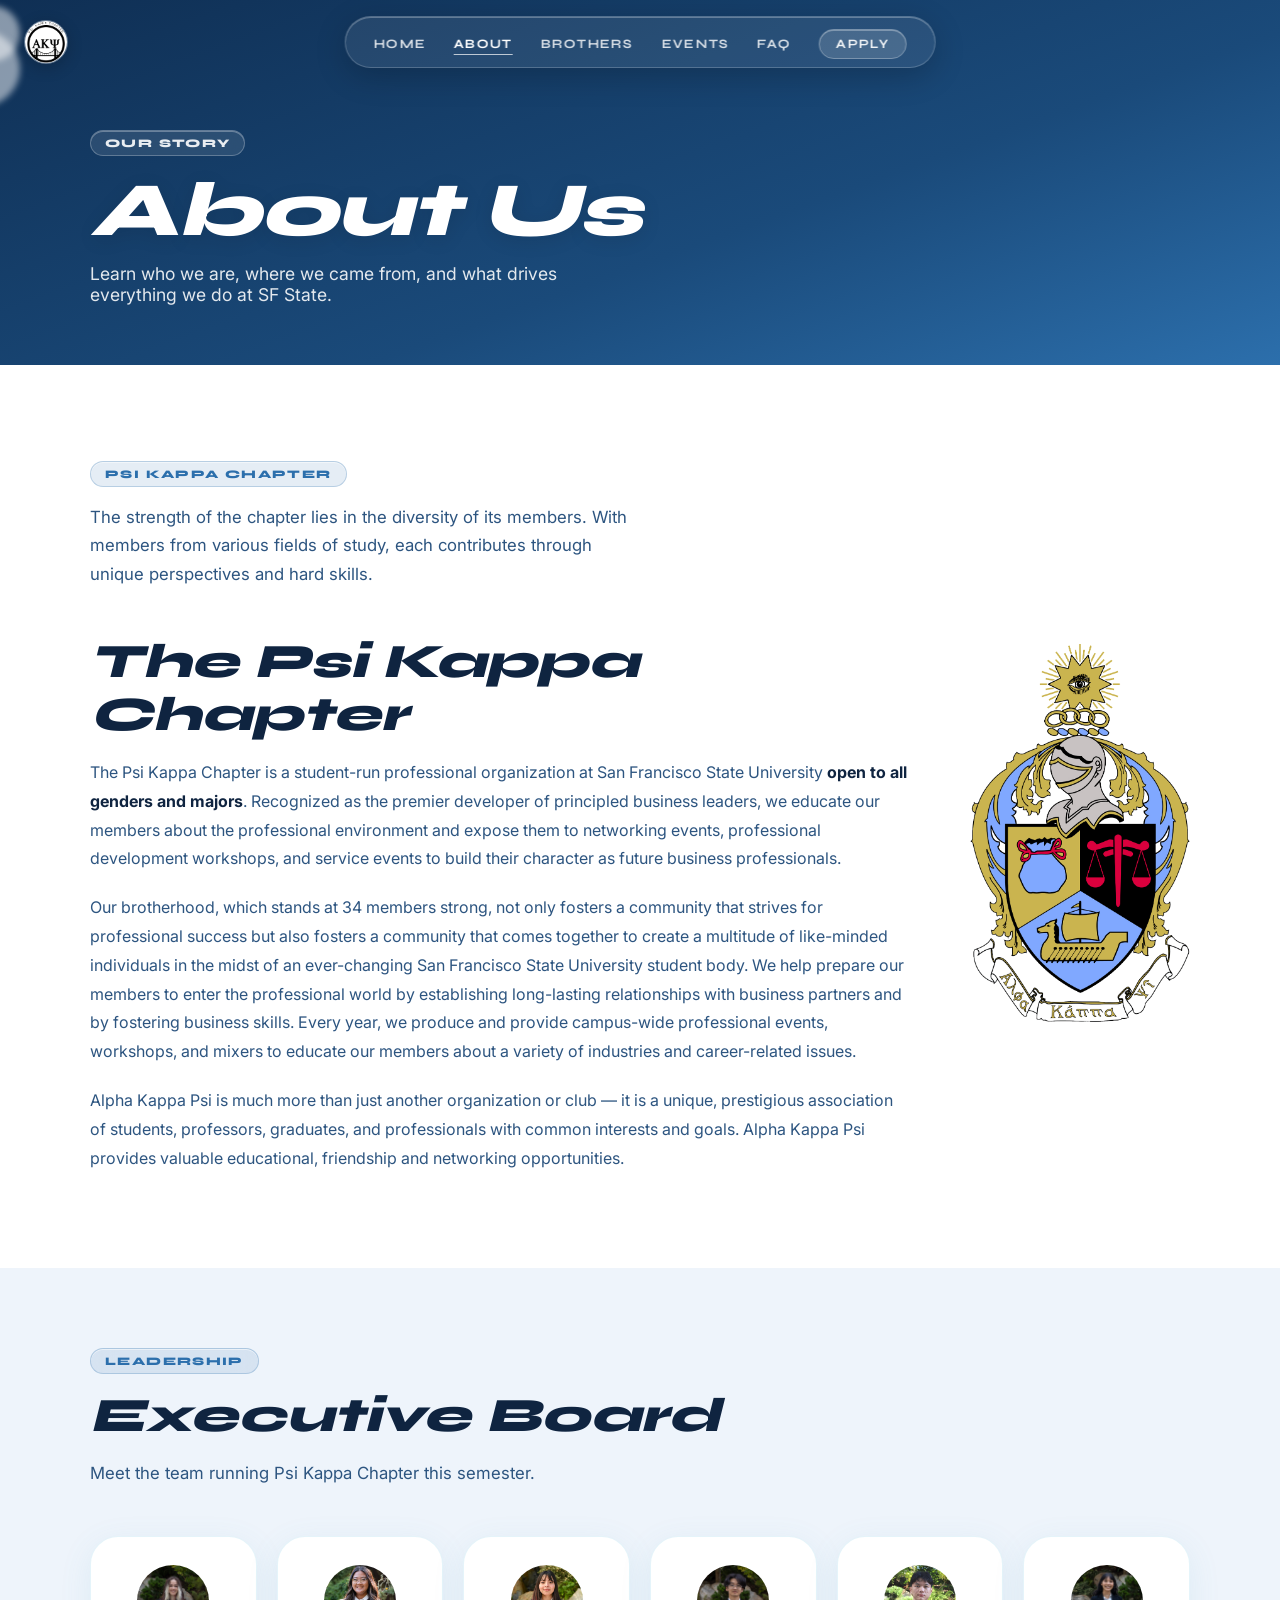
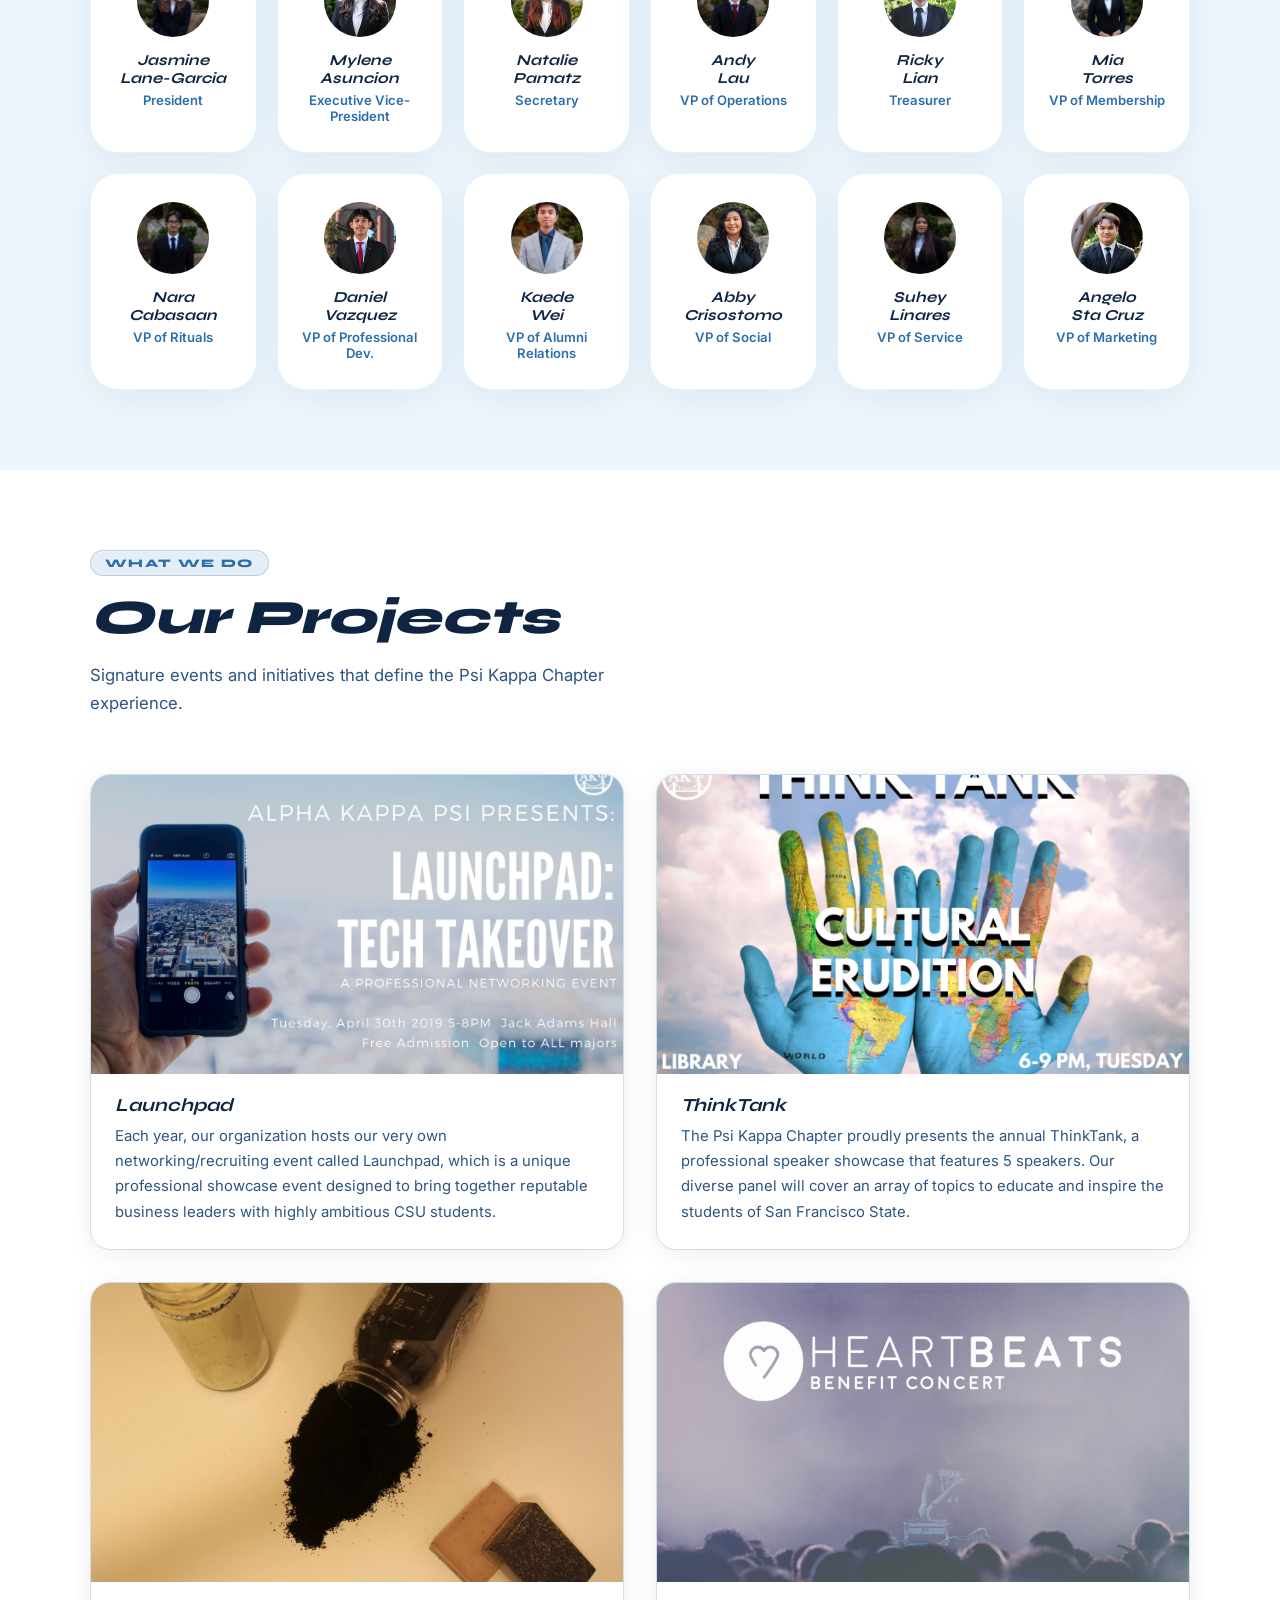
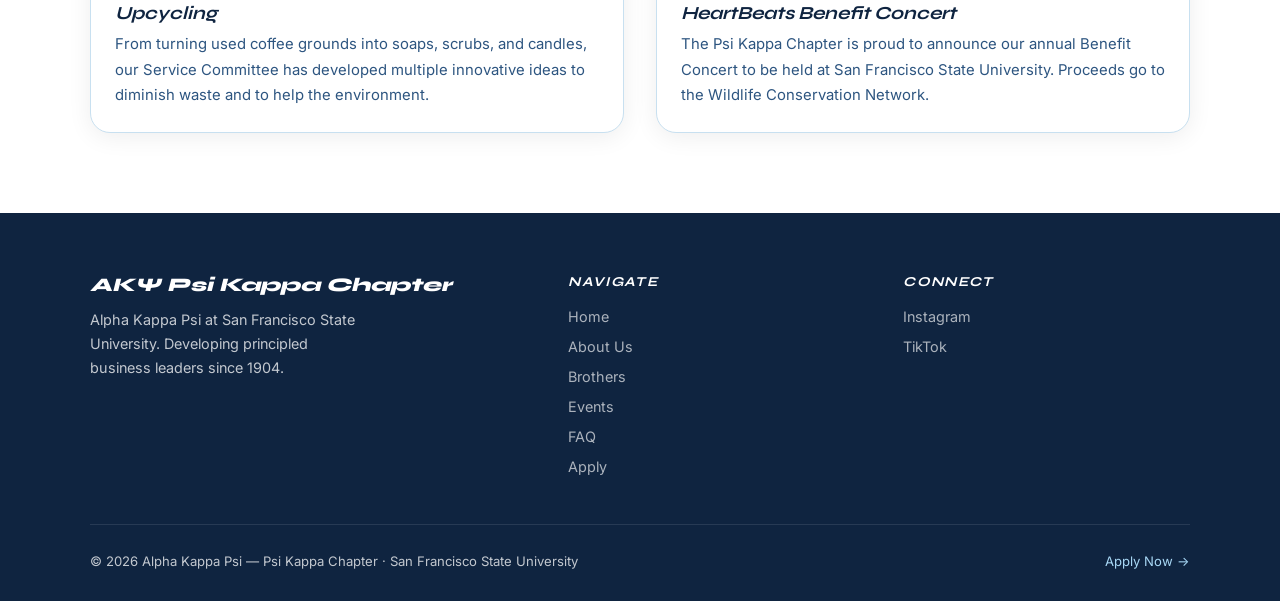
==== commit e61e0382: "Fix broken photos: wrong extensions + Jekyll underscore exclusion - pages/about.html referenced .png" ====
--- a/pages/about.html
+++ b/pages/about.html
@@ -74,7 +74,7 @@
       <div class="eboard-grid">
 
         <div class="cloud-card" style="text-align:center; padding: 28px 20px;">
-          <div style="width:72px;height:72px;border-radius:50%;margin:0 auto 14px;overflow:hidden;"><img src="../images/brothers/Jasmine Lane-Garcia | Fall 2026/IMG_5242.png" alt="Jasmine Lane-Garcia" style="width:100%;height:100%;object-fit:cover;display:block;" /></div>
+          <div style="width:72px;height:72px;border-radius:50%;margin:0 auto 14px;overflow:hidden;"><img src="../images/brothers/Jasmine Lane-Garcia | Fall 2026/IMG_5242.jpg" alt="Jasmine Lane-Garcia" style="width:100%;height:100%;object-fit:cover;display:block;" /></div>
           <h3 style="font-family:'Syne',sans-serif;font-weight:700;font-size:0.95rem;">Jasmine<br>Lane-Garcia</h3>
           <p style="font-size:0.82rem;color:var(--sky-dark);font-weight:600;margin-top:5px;">President</p>
         </div>
@@ -92,7 +92,7 @@
         </div>
 
         <div class="cloud-card" style="text-align:center; padding: 28px 20px;">
-          <div style="width:72px;height:72px;border-radius:50%;margin:0 auto 14px;overflow:hidden;"><img src="../images/brothers/Andy Lau | Fall 2026/IMG_5359.png" alt="Andy Lau" style="width:100%;height:100%;object-fit:cover;display:block;" /></div>
+          <div style="width:72px;height:72px;border-radius:50%;margin:0 auto 14px;overflow:hidden;"><img src="../images/brothers/Andy Lau | Fall 2026/IMG_5359.jpg" alt="Andy Lau" style="width:100%;height:100%;object-fit:cover;display:block;" /></div>
           <h3 style="font-family:'Syne',sans-serif;font-weight:700;font-size:0.95rem;">Andy<br>Lau</h3>
           <p style="font-size:0.82rem;color:var(--sky-dark);font-weight:600;margin-top:5px;">VP of Operations</p>
         </div>
@@ -104,13 +104,13 @@
         </div>
 
         <div class="cloud-card" style="text-align:center; padding: 28px 20px;">
-          <div style="width:72px;height:72px;border-radius:50%;margin:0 auto 14px;overflow:hidden;"><img src="../images/brothers/Mia Torres | Fall 2026/IMG_5311.png" alt="Mia Torres" style="width:100%;height:100%;object-fit:cover;display:block;" /></div>
+          <div style="width:72px;height:72px;border-radius:50%;margin:0 auto 14px;overflow:hidden;"><img src="../images/brothers/Mia Torres | Fall 2026/IMG_5311.jpg" alt="Mia Torres" style="width:100%;height:100%;object-fit:cover;display:block;" /></div>
           <h3 style="font-family:'Syne',sans-serif;font-weight:700;font-size:0.95rem;">Mia<br>Torres</h3>
           <p style="font-size:0.82rem;color:var(--sky-dark);font-weight:600;margin-top:5px;">VP of Membership</p>
         </div>
 
         <div class="cloud-card" style="text-align:center; padding: 28px 20px;">
-          <div style="width:72px;height:72px;border-radius:50%;margin:0 auto 14px;overflow:hidden;"><img src="../images/brothers/Nara Cabasaan | Fall 2026/IMG_5283.png" alt="Nara Cabasaan" style="width:100%;height:100%;object-fit:cover;display:block;" /></div>
+          <div style="width:72px;height:72px;border-radius:50%;margin:0 auto 14px;overflow:hidden;"><img src="../images/brothers/Nara Cabasaan | Fall 2026/IMG_5283.jpg" alt="Nara Cabasaan" style="width:100%;height:100%;object-fit:cover;display:block;" /></div>
           <h3 style="font-family:'Syne',sans-serif;font-weight:700;font-size:0.95rem;">Nara<br>Cabasaan</h3>
           <p style="font-size:0.82rem;color:var(--sky-dark);font-weight:600;margin-top:5px;">VP of Rituals</p>
         </div>
@@ -134,7 +134,7 @@
         </div>
 
         <div class="cloud-card" style="text-align:center; padding: 28px 20px;">
-          <div style="width:72px;height:72px;border-radius:50%;margin:0 auto 14px;overflow:hidden;"><img src="../images/brothers/Suhey Linares | Fall 2026/IMG_5428.png" alt="Suhey Linares" style="width:100%;height:100%;object-fit:cover;display:block;" /></div>
+          <div style="width:72px;height:72px;border-radius:50%;margin:0 auto 14px;overflow:hidden;"><img src="../images/brothers/Suhey Linares | Fall 2026/IMG_5428.jpg" alt="Suhey Linares" style="width:100%;height:100%;object-fit:cover;display:block;" /></div>
           <h3 style="font-family:'Syne',sans-serif;font-weight:700;font-size:0.95rem;">Suhey<br>Linares</h3>
           <p style="font-size:0.82rem;color:var(--sky-dark);font-weight:600;margin-top:5px;">VP of Service</p>
         </div>
--- a/css/style.css
+++ b/css/style.css
@@ -1741,6 +1741,21 @@
   nav { padding: 0 20px; }
   .nav-links { display: none; }
   nav { min-width: unset; width: calc(100% - 32px); top: 12px; }
+  /* .nav-pill has transform + backdrop-filter, either of which creates a
+     containing block for position:fixed descendants — neutralize both here
+     so .nav-links.open (fixed) positions against the viewport, not the pill. */
+  .nav-pill {
+    position: static;
+    left: auto;
+    transform: none;
+    padding: 0;
+    height: auto;
+    background: none;
+    backdrop-filter: none;
+    -webkit-backdrop-filter: none;
+    border: none;
+    box-shadow: none;
+  }
   .nav-links.open {
     display: flex;
     flex-direction: column;
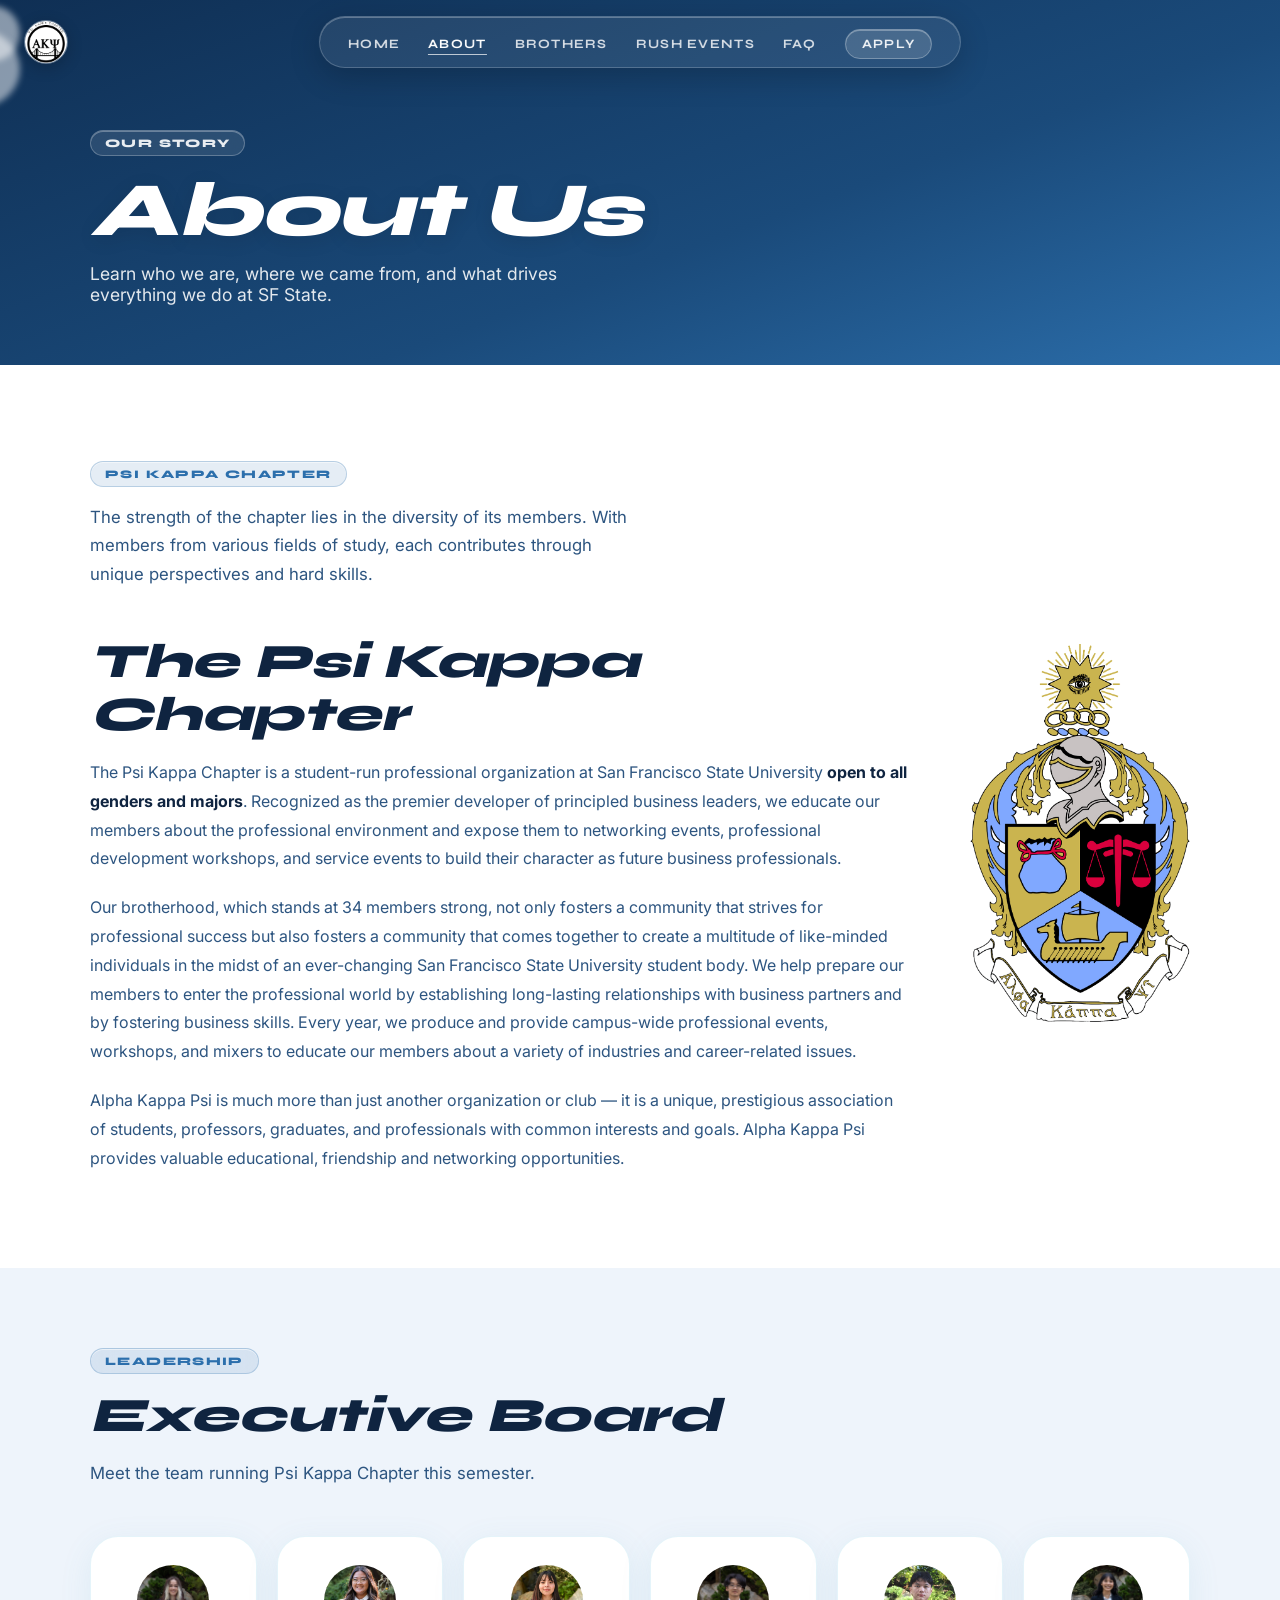
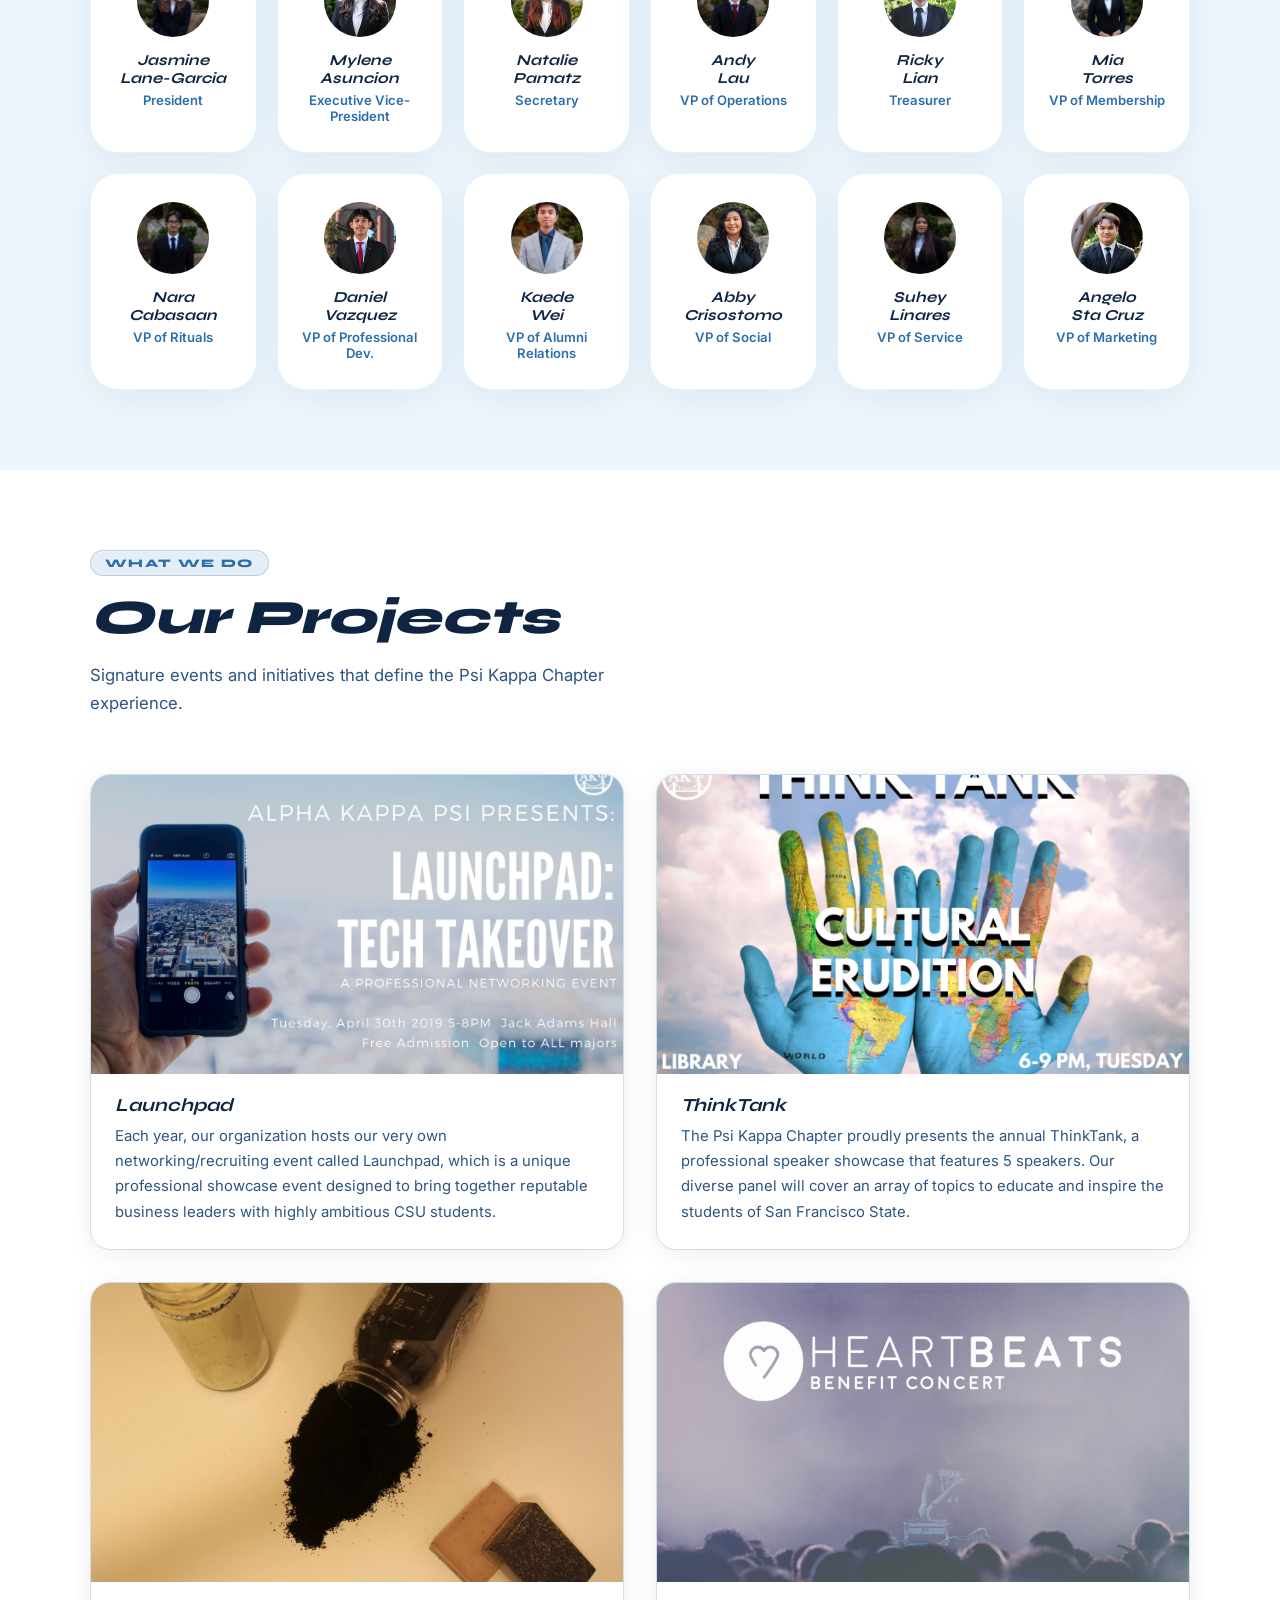
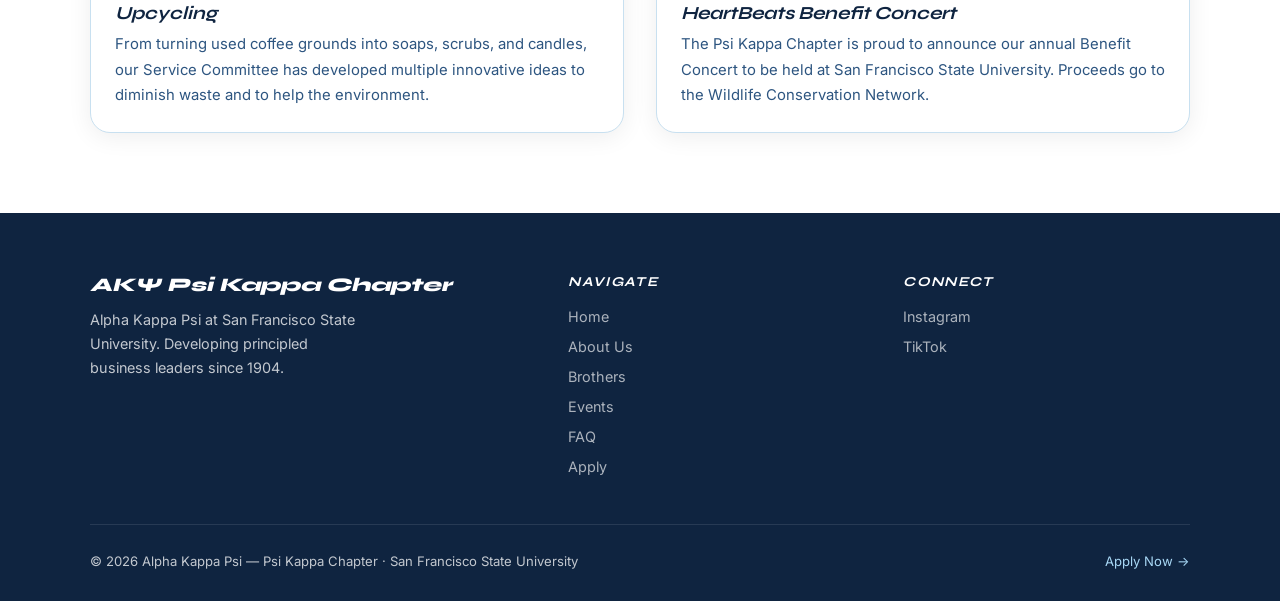
==== commit 582a045b: "Rename nav Events to Rush Events, add glow to home Rush Events button - Top nav link (all 6 pages) n" ====
--- a/pages/about.html
+++ b/pages/about.html
@@ -18,7 +18,7 @@
       <li><a href="../index.html">Home</a></li>
       <li><a href="about.html">About</a></li>
       <li><a href="brothers.html">Brothers</a></li>
-      <li><a href="events.html">Events</a></li>
+      <li><a href="events.html">Rush Events</a></li>
       <li><a href="faq.html">FAQ</a></li>
       <li><a href="apply.html" class="nav-cta">Apply</a></li>
     </ul>
--- a/css/style.css
+++ b/css/style.css
@@ -501,6 +501,20 @@
   display: inline-block;
 }
 
+/* pulsing aura, same color/timing as the event-card-glow effect on the events page */
+.btn-glow {
+  animation: btn-glow-pulse 2s ease-in-out infinite;
+}
+
+@keyframes btn-glow-pulse {
+  0%, 100% {
+    box-shadow: inset 0 1px 0 rgba(255,255,255,0.3), 0 4px 16px rgba(0,0,0,0.15), 0 0 0 rgba(44,111,172,0);
+  }
+  50% {
+    box-shadow: inset 0 1px 0 rgba(255,255,255,0.3), 0 4px 16px rgba(0,0,0,0.15), 0 0 24px 6px rgba(44,111,172,0.55);
+  }
+}
+
 .btn-outline:hover {
   background: rgba(255,255,255,0.18);
   box-shadow: inset 0 1px 0 rgba(255,255,255,0.4), 0 8px 24px rgba(0,0,0,0.2);
@@ -889,15 +903,48 @@
   margin: 0 auto;
 }
 
+.filter-bar-wrap {
+  display: flex;
+  align-items: flex-start;
+  justify-content: space-between;
+  gap: 8px;
+  margin: 36px 0;
+}
+
+.filter-arrow {
+  flex-shrink: 0;
+  margin-top: 12px; /* vertically center to the 56px icon (28px center - 16px half-button) */
+  background: var(--white);
+  border: 1.5px solid rgba(44,111,172,0.2);
+  color: var(--sky-dark);
+  border-radius: 50%;
+  width: 32px;
+  height: 32px;
+  font-size: 1.3rem;
+  cursor: pointer;
+  box-shadow: 0 2px 8px rgba(0,0,0,0.1);
+  transition: background 0.2s, opacity 0.2s;
+  display: flex;
+  align-items: center;
+  justify-content: center;
+}
+
+.filter-arrow:hover { background: var(--sky-light); }
+.filter-arrow.hidden { opacity: 0; pointer-events: none; }
+
 .filter-bar {
   display: flex;
   gap: 0;
-  margin: 36px 0;
+  margin: 0;
   overflow-x: auto;
   scrollbar-width: none;
   -ms-overflow-style: none;
   padding-bottom: 4px;
+  flex: 1;
+  min-width: 0;
   border-bottom: 1.5px solid rgba(144, 184, 216, 0.25);
+  -webkit-mask-image: linear-gradient(to right, transparent 0%, black 10%, black 90%, transparent 100%);
+  mask-image: linear-gradient(to right, transparent 0%, black 10%, black 90%, transparent 100%);
 }
 
 .filter-bar::-webkit-scrollbar { display: none; }
@@ -953,7 +1000,7 @@
   transform: scale(1.08);
 }
 
-.filter-btn:hover .filter-icon { transform: scale(1.05); }
+.filter-btn:hover .filter-icon { transform: scale(1.3); transition: transform 0.2s; }
 
 .filter-label {
   font-family: 'Syne', sans-serif;
@@ -1047,6 +1094,8 @@
   overflow: hidden;
   border: 1.5px solid rgba(126,200,227,0.2);
   transition: transform 0.25s, box-shadow 0.25s;
+  display: flex;
+  flex-direction: column;
 }
 
 .event-card:hover {
@@ -1108,6 +1157,9 @@
 
 .event-body {
   padding: 22px 24px;
+  display: flex;
+  flex-direction: column;
+  flex: 1;
 }
 
 .event-body h3 {
@@ -1524,45 +1576,6 @@
   align-items: center;
   justify-content: center;
   font-size: 5rem;
-}
-
-.values-list {
-  margin-top: 32px;
-  display: flex;
-  flex-direction: column;
-  gap: 16px;
-}
-
-.value-item {
-  display: flex;
-  gap: 14px;
-  align-items: flex-start;
-}
-
-.value-icon {
-  width: 38px;
-  height: 38px;
-  border-radius: 10px;
-  background: linear-gradient(135deg, var(--lime), var(--lime-dark));
-  display: flex;
-  align-items: center;
-  justify-content: center;
-  font-size: 1rem;
-  flex-shrink: 0;
-  margin-top: 2px;
-}
-
-.value-item h4 {
-  font-family: 'Syne', sans-serif;
-  font-weight: 700;
-  font-size: 0.95rem;
-  margin-bottom: 3px;
-}
-
-.value-item p {
-  font-size: 0.88rem;
-  color: var(--text-mid);
-  line-height: 1.55;
 }
 
 /* ── FAQ ── */
@@ -1738,46 +1751,166 @@
 
 @media (max-width: 640px) {
   section { padding: 64px 20px; }
-  nav { padding: 0 20px; }
-  .nav-links { display: none; }
-  nav { min-width: unset; width: calc(100% - 32px); top: 12px; }
-  /* .nav-pill has transform + backdrop-filter, either of which creates a
-     containing block for position:fixed descendants — neutralize both here
-     so .nav-links.open (fixed) positions against the viewport, not the pill. */
+  /* shrink (not remove) the gap between a page-hero and the section right
+     after it — every inner page (about/apply/brothers/events/faq) shares
+     this pattern, so targeting the adjacent-sibling covers all of them */
+  .page-hero + section { padding-top: 28px; }
+  /* smaller hero description text on mobile */
+  .hero p { font-size: 0.95rem; }
+  /* smaller so "August 24th – September 10th" fits on one line instead of
+     wrapping "10th" onto its own line, crowding the paragraph below */
+  .hero-dates { font-size: 0.8rem; }
+  /* smaller, tighter buttons so Interest Form + Rush Events fit side by side */
+  .hero-btns { gap: 10px; }
+  .hero-btns .btn-primary,
+  .hero-btns .btn-outline {
+    padding: 12px 18px;
+    font-size: 0.82rem;
+  }
+  /* padding matches the 16px top gap (nav's own top:12px + half the 8px
+     leftover from centering the 44px logo/hamburger in nav's 52px height)
+     so the logo sits the same distance from the right edge as from the top */
+  nav { padding: 0 16px; }
+  nav { min-width: unset; top: 12px; }
+  /* .nav-links is nested inside .nav-pill in the markup — display:none
+     here would hide it too (a display:none ancestor hides descendants
+     even when they're position:fixed). display:contents instead removes
+     just the pill's own box from nav's flex layout (so it stops being an
+     invisible third item throwing off justify-content:space-between)
+     while still rendering .nav-links normally. */
   .nav-pill {
-    position: static;
-    left: auto;
-    transform: none;
-    padding: 0;
-    height: auto;
-    background: none;
-    backdrop-filter: none;
-    -webkit-backdrop-filter: none;
-    border: none;
-    box-shadow: none;
+    display: contents;
+  }
+
+  /* Side-panel mobile nav: slides in from the right, covers roughly half
+     the screen (not the whole thing), white with a decorative blue wave
+     along the bottom. Kept in flex layout (not display:none) and slid
+     off-screen via transform so it can animate; visibility hides it from
+     click/tab focus while closed without breaking the transition. */
+  .nav-links {
+    display: flex;
+    flex-direction: column;
+    align-items: flex-start;
+    position: fixed;
+    top: 0;
+    left: 0;
+    bottom: 0;
+    width: 62%;
+    min-width: 230px;
+    max-width: 320px;
+    height: 100dvh;
+    gap: 22px;
+    background: var(--white);
+    padding: 110px 32px 40px;
+    z-index: 200;
+    border-radius: 0 20px 20px 0;
+    box-shadow: 16px 0 48px rgba(0,0,0,0.25);
+    overflow: hidden;
+    transform: translateX(-100%);
+    visibility: hidden;
+    transition: transform 0.35s ease, visibility 0s linear 0.35s;
   }
   .nav-links.open {
+    transform: translateX(0);
+    visibility: visible;
+    transition: transform 0.35s ease, visibility 0s;
+  }
+  /* decorative wave along the bottom of the panel */
+  .nav-links::after {
+    content: '';
+    position: absolute;
+    left: 0; right: 0; bottom: 0;
+    height: 140px;
+    background: url("data:image/svg+xml,%3Csvg xmlns='http://www.w3.org/2000/svg' viewBox='0 0 300 150' preserveAspectRatio='none'%3E%3Cpath d='M0,70 C60,30 120,100 180,60 C230,30 270,80 300,50 L300,150 L0,150 Z' fill='%232C6FAC'/%3E%3C/svg%3E") bottom / 100% 100% no-repeat;
+    pointer-events: none;
+  }
+  /* white-panel text colors (base + nav.scrolled rules are styled for the
+     translucent/dark-on-navy desktop pill — !important since nav.scrolled
+     .nav-links a otherwise outranks this on specificity alone) */
+  .nav-links a {
+    position: relative;
+    color: var(--text-dark) !important;
+    font-size: 0.95rem;
+  }
+  .nav-links a:hover { color: var(--sky-dark) !important; }
+  .nav-links a.active-page {
+    color: var(--sky-dark) !important;
+    border-bottom-color: var(--sky-dark);
+  }
+  .nav-links .nav-cta {
+    position: relative;
+    background: var(--navy) !important;
+    color: var(--white) !important;
+    border-color: var(--navy) !important;
+  }
+  /* dim + blur the page behind the panel while it's open */
+  body.nav-open { overflow: hidden; }
+  body.nav-open::after {
+    content: '';
+    position: fixed;
+    inset: 0;
+    background: rgba(15, 35, 64, 0.25);
+    backdrop-filter: blur(5px);
+    -webkit-backdrop-filter: blur(5px);
+    z-index: 150;
+  }
+  /* nav has its own z-index (100), which is below the backdrop overlay
+     (150) — bump the whole bar above it so the hamburger stays sharp and
+     tappable to close, instead of getting blurred with everything else */
+  body.nav-open nav { z-index: 201; }
+  /* logo on the left, hamburger on the right as a self-contained circular
+     glass button styled like the desktop nav-pill. Its own background
+     gives it contrast against any backdrop (hero photo, white section
+     once scrolled, or the open panel), so — unlike plain white bars on
+     transparent — it never needs scroll/open-state color swaps. */
+  nav { justify-content: space-between; }
+  .nav-logo { order: 1; }
+  .hamburger {
+    order: 2;
     display: flex;
-    flex-direction: column;
-    position: fixed;
-    top: 80px;
-    left: 16px;
-    right: 16px;
-    background: rgba(15, 35, 64, 0.88);
-    backdrop-filter: blur(32px);
-    -webkit-backdrop-filter: blur(32px);
-    padding: 24px 28px 28px;
-    gap: 18px;
-    z-index: 99;
-    border-radius: 24px;
-    border: 1px solid rgba(255,255,255,0.15);
-    box-shadow: 0 12px 40px rgba(0,0,0,0.25);
-    transform: none;
+    position: relative;
+    z-index: 201;
+    width: 44px;
+    height: 44px;
+    padding: 0;
+    border-radius: 50%;
+    align-items: center;
+    justify-content: center;
+    background: rgba(255, 255, 255, 0.08);
+    backdrop-filter: blur(40px) saturate(180%);
+    -webkit-backdrop-filter: blur(40px) saturate(180%);
+    border: 1px solid rgba(255,255,255,0.2);
+    box-shadow: inset 0 1px 0 rgba(255,255,255,0.28), 0 8px 32px rgba(0,0,0,0.2);
+    transition: background 0.4s ease, border-color 0.4s ease, box-shadow 0.4s ease;
   }
-  .hamburger { display: flex; }
+  /* dark variant also when the panel is open (regardless of scroll position)
+     since the hamburger then sits over the white panel, not the hero */
+  nav.scrolled .hamburger,
+  body.nav-open .hamburger {
+    background: rgba(15, 35, 64, 0.82);
+    border-color: rgba(255,255,255,0.12);
+    box-shadow: inset 0 1px 0 rgba(255,255,255,0.1), 0 8px 32px rgba(0,0,0,0.28);
+  }
   .pillars-grid { grid-template-columns: 1fr; }
+  .brothers-grid { grid-template-columns: repeat(2, 1fr); gap: 12px; }
+  .brother-photo { height: 160px; }
+  .brother-info { padding: 12px; }
+  .brother-info h3 { font-size: 0.85rem; }
+  .brother-info .role, .brother-info .major { font-size: 0.72rem; }
   .footer-top { grid-template-columns: 1fr; }
   .stats-inner { flex-direction: column; gap: 24px; }
   .apply-form { padding: 28px 22px; }
   .page-hero { padding: 100px 20px 48px; }
-}
+  /* mobile only: header, then photo, then the rest of the text, in the
+     president welcome section. display:contents lifts president-text's
+     children up to be direct grid items of president-inner so each piece
+     can be given its own order, without changing desktop/tablet markup. */
+  .president-inner { gap: 0; }
+  .president-text { display: contents; }
+  .president-inner .section-tag { order: -2; margin-bottom: 20px; }
+  .president-photo { order: -1; margin-bottom: 24px; }
+  .president-text p { margin-bottom: 16px; }
+  /* mobile only: stack each core value's label above its description
+     instead of squeezing a fixed 180px label column next to it */
+  .value-item { grid-template-columns: 1fr; gap: 6px; }
+}
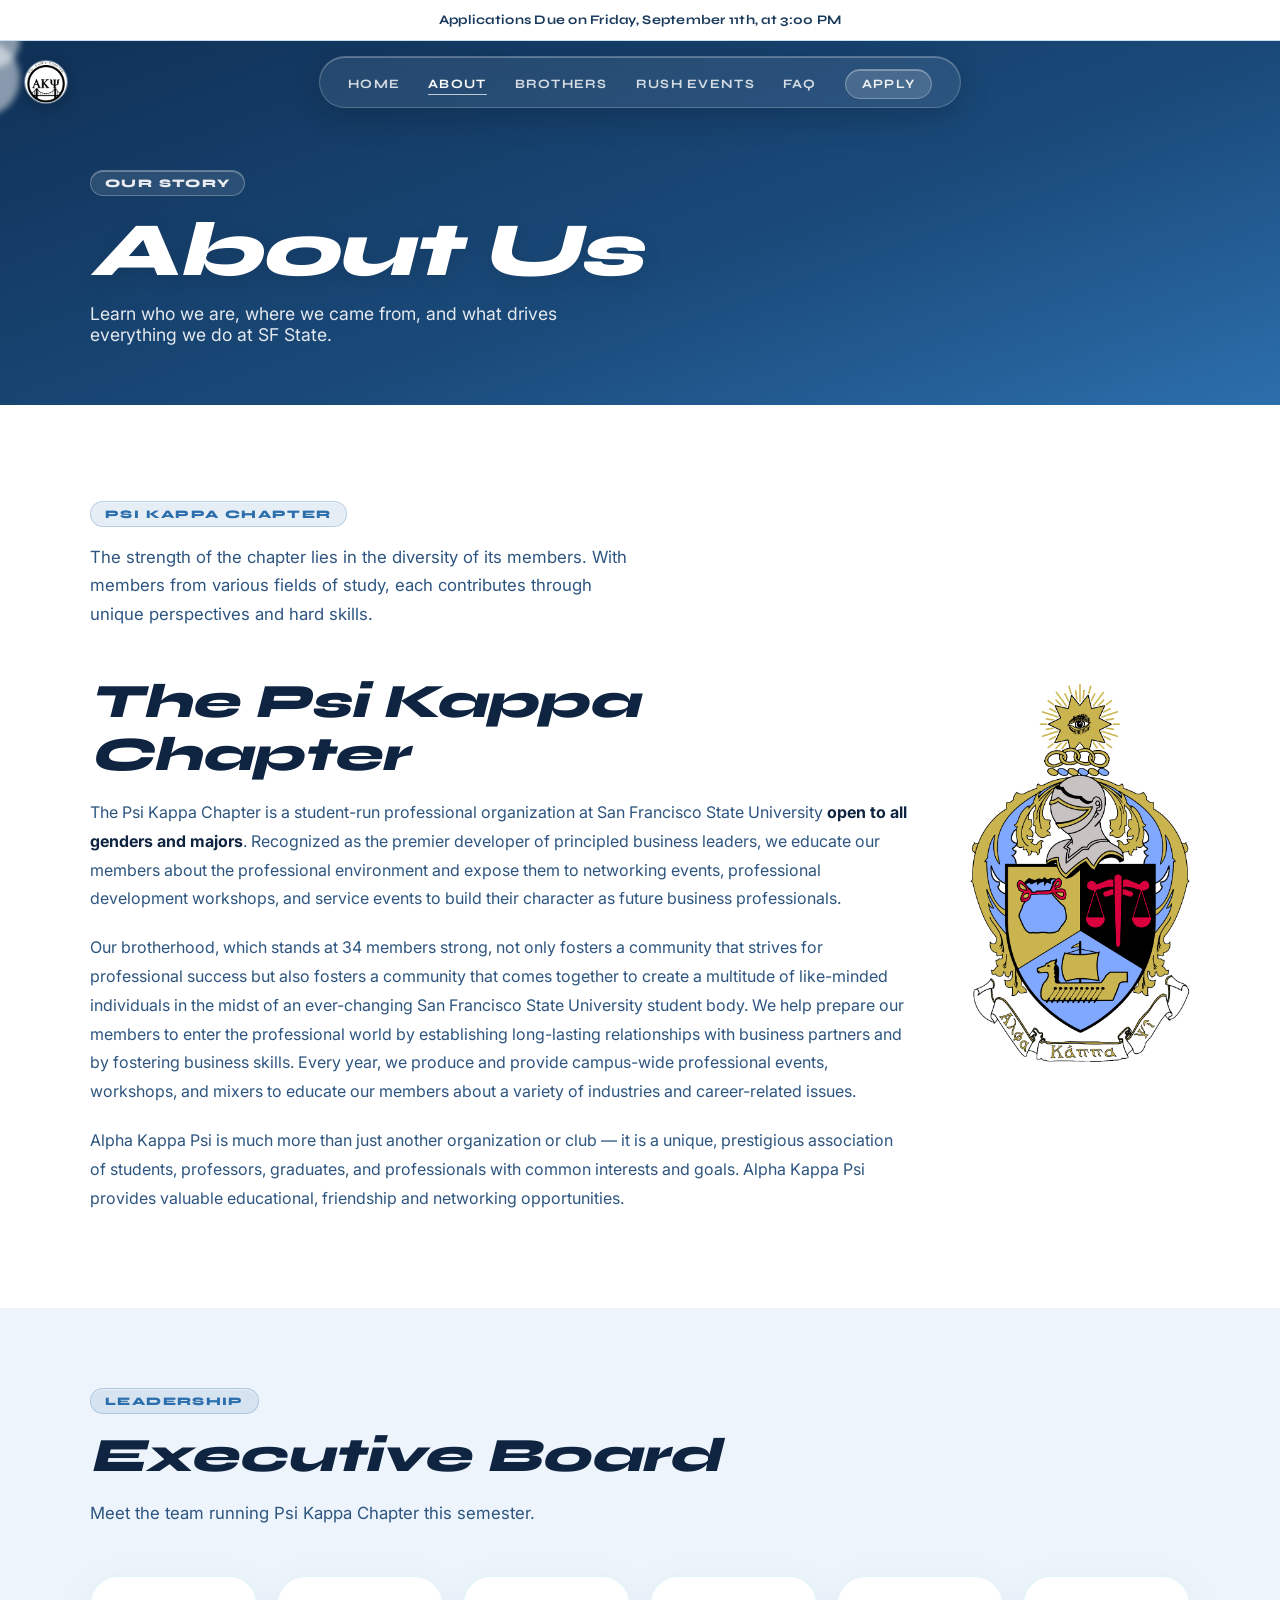
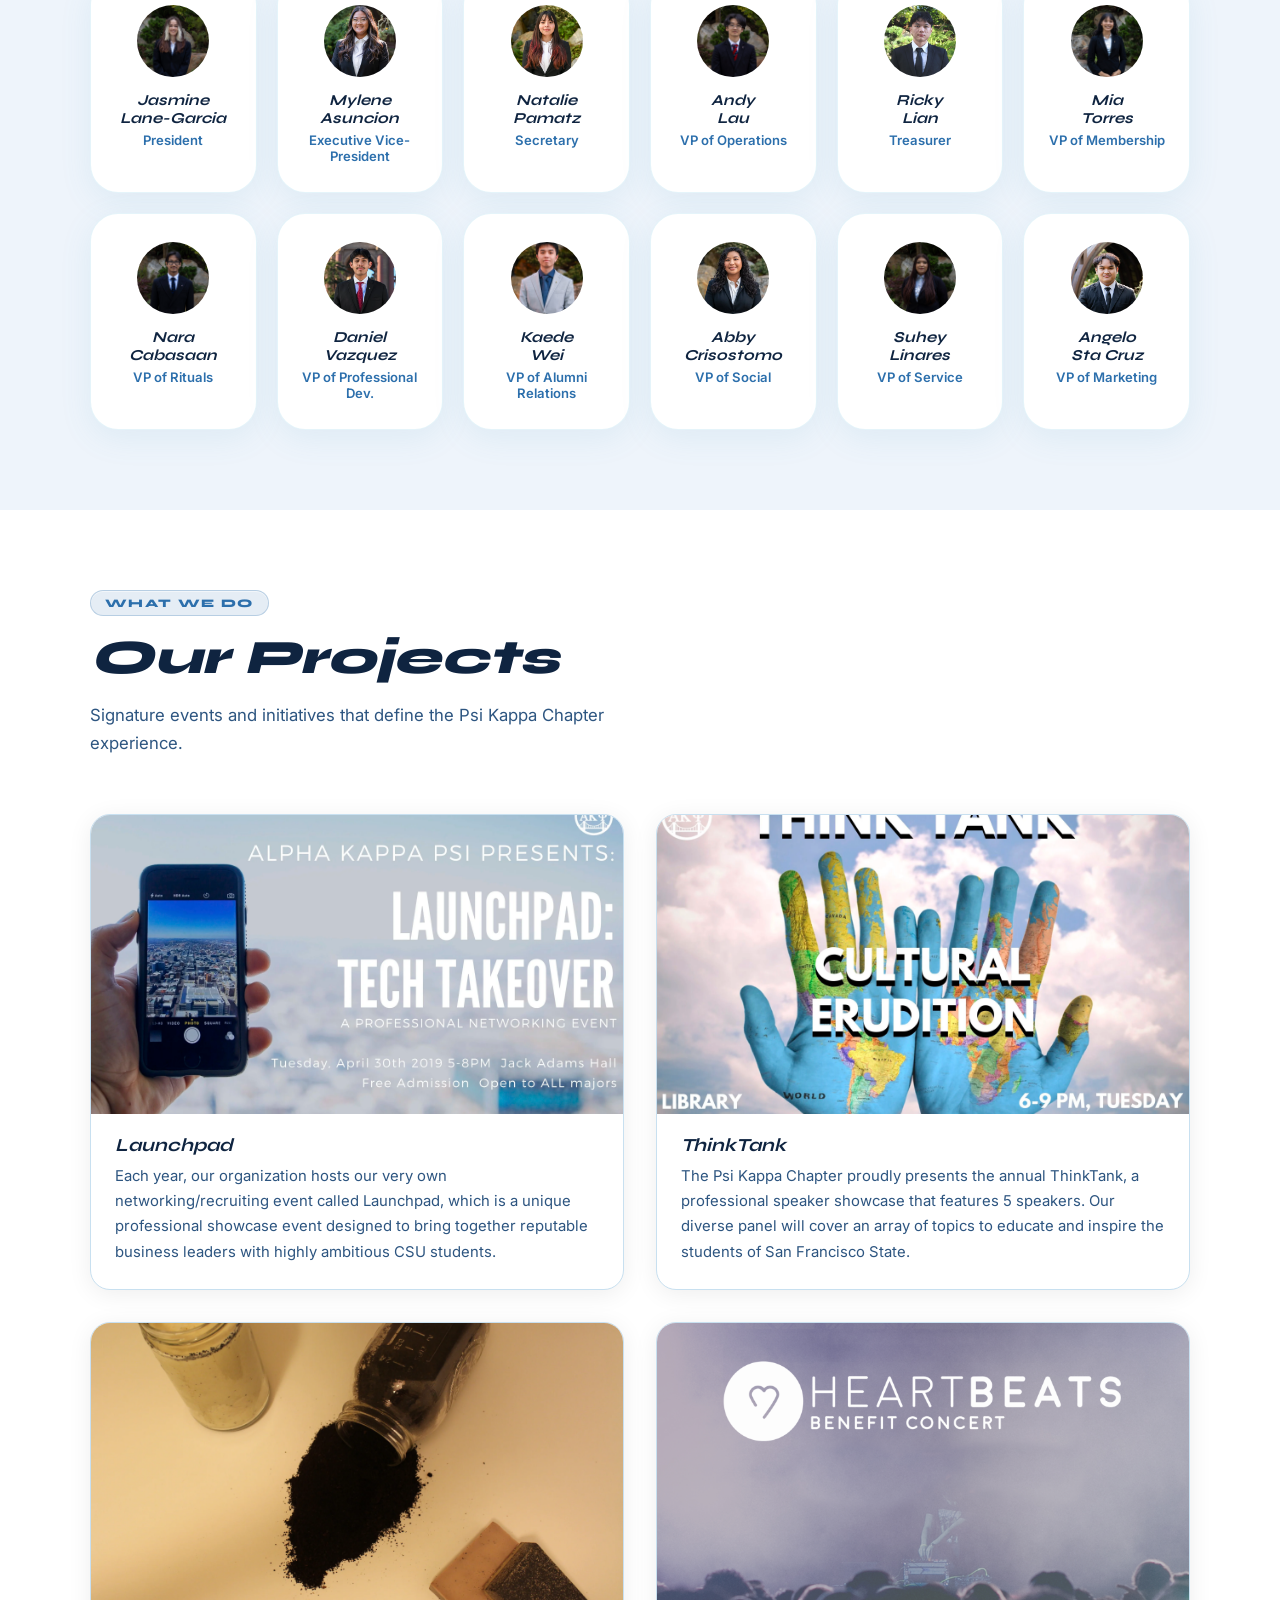
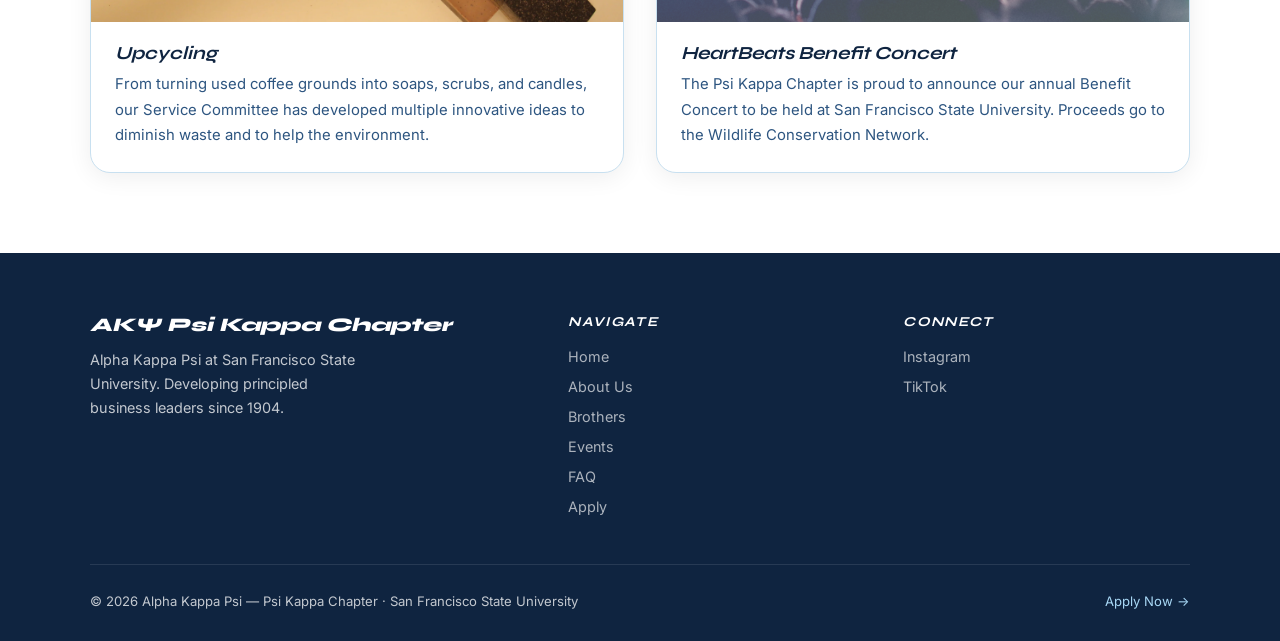
==== commit d0bf681c: "Events Update | Sep 8th" ====
--- a/pages/about.html
+++ b/pages/about.html
@@ -8,6 +8,8 @@
   <link rel="icon" href="../images/logo.png" />
 </head>
 <body>
+
+  <div class="site-banner">Applications Due on Friday, September 11th, at 3:00 PM</div>
 
   <nav>
     <a href="../index.html" class="nav-logo">
--- a/css/style.css
+++ b/css/style.css
@@ -21,7 +21,8 @@
   --cloud: #EEF4FB;
   --text-dark: #0F2440;
   --text-mid: #2D5580;
-  --nav-h: 72px;
+  --banner-h: 40px;
+  --nav-h: calc(var(--banner-h) + 72px);
 }
 
 * {
@@ -90,10 +91,29 @@
   to   { transform: translateX(0%); }
 }
 
+/* ── SITE BANNER ── */
+.site-banner {
+  position: fixed;
+  top: 0;
+  left: 0;
+  right: 0;
+  z-index: 105;
+  background: var(--white);
+  color: var(--navy);
+  border-bottom: 1px solid var(--sky-light);
+  text-align: center;
+  padding: 12px 20px;
+  line-height: 16px;
+  font-family: 'Syne', sans-serif;
+  font-weight: 700;
+  font-size: 0.82rem;
+  letter-spacing: 0.02em;
+}
+
 /* ── NAV ── */
 nav {
   position: fixed;
-  top: 16px;
+  top: calc(var(--banner-h) + 16px);
   left: 0;
   right: 0;
   height: 52px;
@@ -856,7 +876,7 @@
   min-height: 38vh;
   display: flex;
   align-items: flex-end;
-  padding: 130px 40px 60px;
+  padding: calc(var(--banner-h) + 130px) 40px 60px;
   position: relative;
   overflow: hidden;
   background: linear-gradient(160deg, #0F2F54 0%, #2C6FAC 100%);
@@ -1771,7 +1791,7 @@
      leftover from centering the 44px logo/hamburger in nav's 52px height)
      so the logo sits the same distance from the right edge as from the top */
   nav { padding: 0 16px; }
-  nav { min-width: unset; top: 12px; }
+  nav { min-width: unset; top: calc(var(--banner-h) + 12px); }
   /* .nav-links is nested inside .nav-pill in the markup — display:none
      here would hide it too (a display:none ancestor hides descendants
      even when they're position:fixed). display:contents instead removes
@@ -1900,7 +1920,7 @@
   .footer-top { grid-template-columns: 1fr; }
   .stats-inner { flex-direction: column; gap: 24px; }
   .apply-form { padding: 28px 22px; }
-  .page-hero { padding: 100px 20px 48px; }
+  .page-hero { padding: calc(var(--banner-h) + 100px) 20px 48px; }
   /* mobile only: header, then photo, then the rest of the text, in the
      president welcome section. display:contents lifts president-text's
      children up to be direct grid items of president-inner so each piece
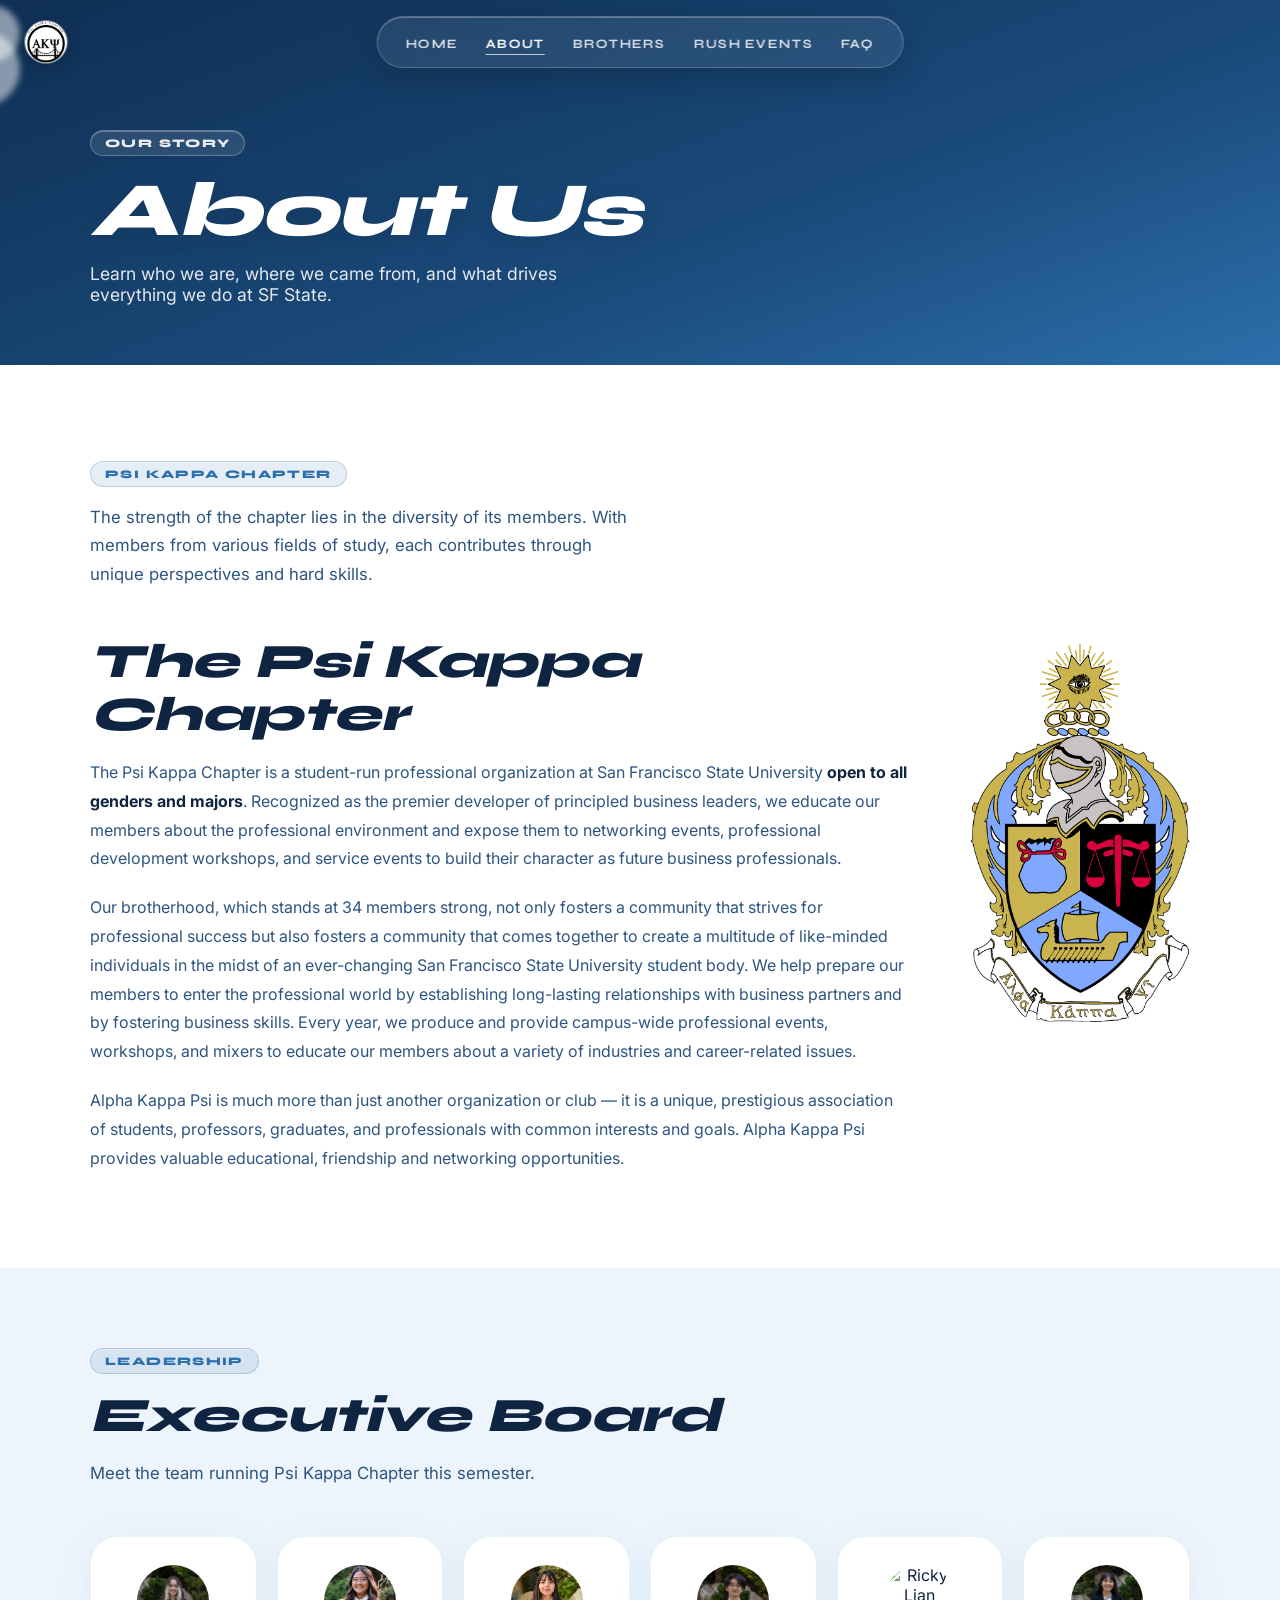
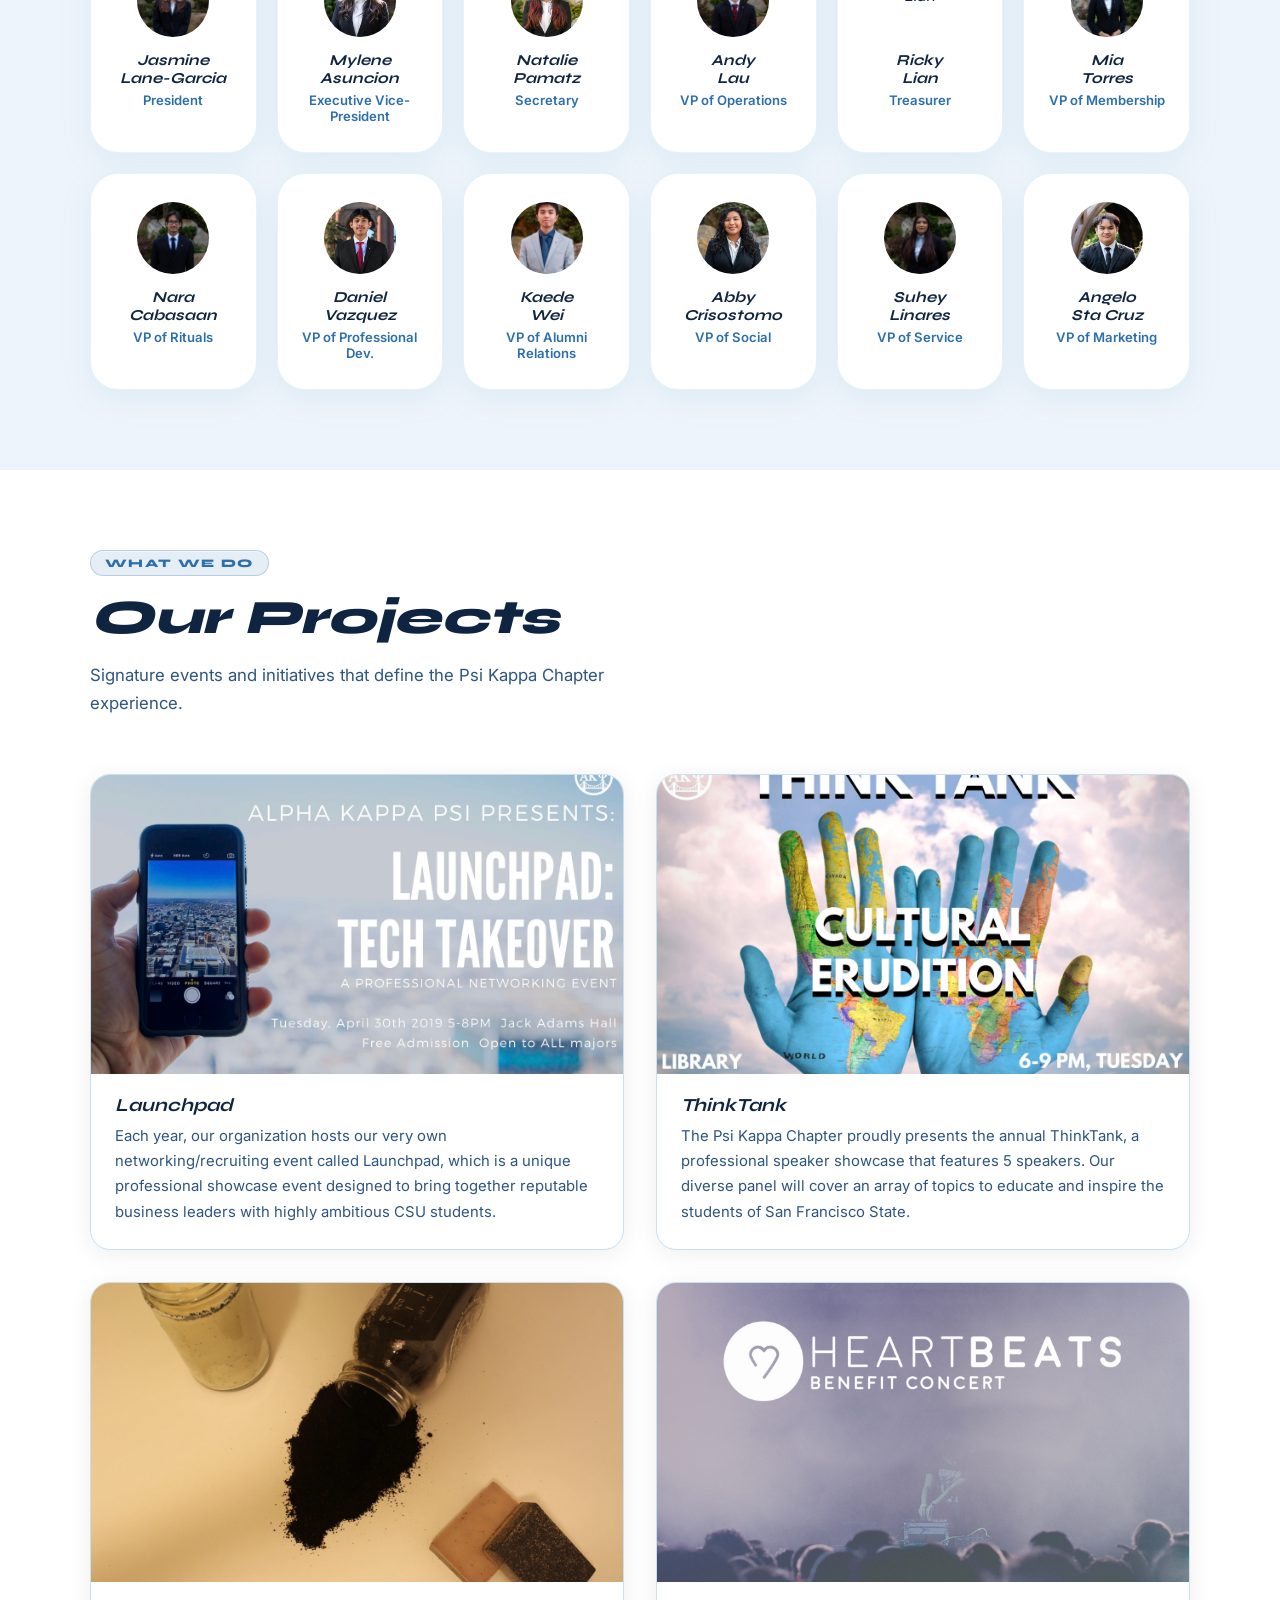
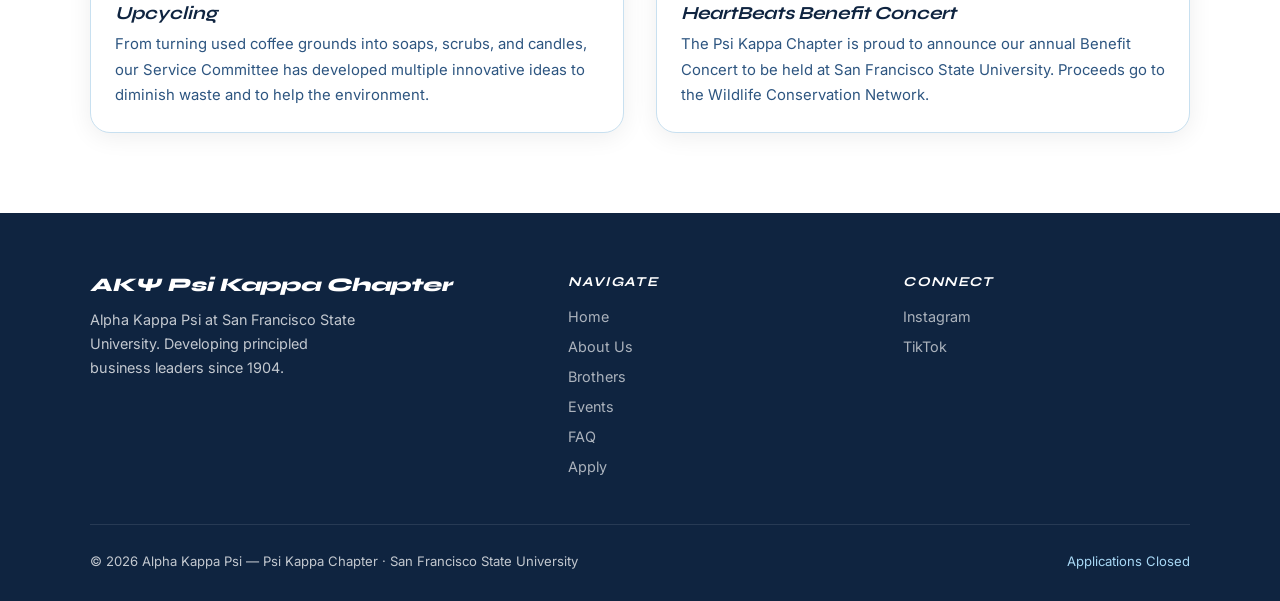
==== commit 3ec25101: "boom update" ====
--- a/pages/about.html
+++ b/pages/about.html
@@ -8,8 +8,6 @@
   <link rel="icon" href="../images/logo.png" />
 </head>
 <body>
-
-  <div class="site-banner">Applications Due on Friday, September 11th, at 3:00 PM</div>
 
   <nav>
     <a href="../index.html" class="nav-logo">
@@ -22,7 +20,6 @@
       <li><a href="brothers.html">Brothers</a></li>
       <li><a href="events.html">Rush Events</a></li>
       <li><a href="faq.html">FAQ</a></li>
-      <li><a href="apply.html" class="nav-cta">Apply</a></li>
     </ul>
     </div>
     <button class="hamburger" aria-label="Menu" style="pointer-events:all;">
@@ -211,7 +208,7 @@
             <li><a href="brothers.html">Brothers</a></li>
             <li><a href="events.html">Events</a></li>
             <li><a href="faq.html">FAQ</a></li>
-            <li><a href="https://docs.google.com/forms/d/e/1FAIpQLSenPRLNFQxkMhAuqAMwuYZ88H-d26_uNZrxAt8tLkR5sAZFIw/viewform?usp=header" target="_blank" rel="noopener">Apply</a></li>
+            <li><a href="apply.html">Apply</a></li>
           </ul>
         </div>
         <div class="footer-col">
@@ -224,7 +221,7 @@
       </div>
       <div class="footer-bottom">
         <span>© 2026 Alpha Kappa Psi — Psi Kappa Chapter · San Francisco State University</span>
-        <a href="https://docs.google.com/forms/d/e/1FAIpQLSenPRLNFQxkMhAuqAMwuYZ88H-d26_uNZrxAt8tLkR5sAZFIw/viewform?usp=header" target="_blank" rel="noopener">Apply Now →</a>
+        <a href="apply.html">Applications Closed</a>
       </div>
     </div>
   </footer>
--- a/css/style.css
+++ b/css/style.css
@@ -21,7 +21,7 @@
   --cloud: #EEF4FB;
   --text-dark: #0F2440;
   --text-mid: #2D5580;
-  --banner-h: 40px;
+  --banner-h: 0px;
   --nav-h: calc(var(--banner-h) + 72px);
 }
 
@@ -89,25 +89,6 @@
 @keyframes ticker-right {
   from { transform: translateX(-50%); }
   to   { transform: translateX(0%); }
-}
-
-/* ── SITE BANNER ── */
-.site-banner {
-  position: fixed;
-  top: 0;
-  left: 0;
-  right: 0;
-  z-index: 105;
-  background: var(--white);
-  color: var(--navy);
-  border-bottom: 1px solid var(--sky-light);
-  text-align: center;
-  padding: 12px 20px;
-  line-height: 16px;
-  font-family: 'Syne', sans-serif;
-  font-weight: 700;
-  font-size: 0.82rem;
-  letter-spacing: 0.02em;
 }
 
 /* ── NAV ── */
@@ -499,6 +480,11 @@
   display: inline-block;
 }
 
+/* wider pill for a single standalone hero CTA (no second button beside it) */
+.btn-wide {
+  padding: 16px 64px;
+}
+
 .btn-primary:hover {
   background: var(--lime-dark);
   transform: translateY(-2px);
@@ -1202,18 +1188,6 @@
   font-size: 0.82rem;
   color: var(--sky-dark);
   font-weight: 500;
-}
-
-/* ── DEADLINE BANNER ── */
-.deadline-banner {
-  background: var(--navy);
-  color: var(--white);
-  text-align: center;
-  padding: 20px 40px;
-  font-family: 'Syne', sans-serif;
-  font-weight: 700;
-  font-size: 1.05rem;
-  letter-spacing: 0.01em;
 }
 
 /* ── APPLY SECTION ── */
@@ -1780,13 +1754,6 @@
   /* smaller so "August 24th – September 10th" fits on one line instead of
      wrapping "10th" onto its own line, crowding the paragraph below */
   .hero-dates { font-size: 0.8rem; }
-  /* smaller, tighter buttons so Interest Form + Rush Events fit side by side */
-  .hero-btns { gap: 10px; }
-  .hero-btns .btn-primary,
-  .hero-btns .btn-outline {
-    padding: 12px 18px;
-    font-size: 0.82rem;
-  }
   /* padding matches the 16px top gap (nav's own top:12px + half the 8px
      leftover from centering the 44px logo/hamburger in nav's 52px height)
      so the logo sits the same distance from the right edge as from the top */
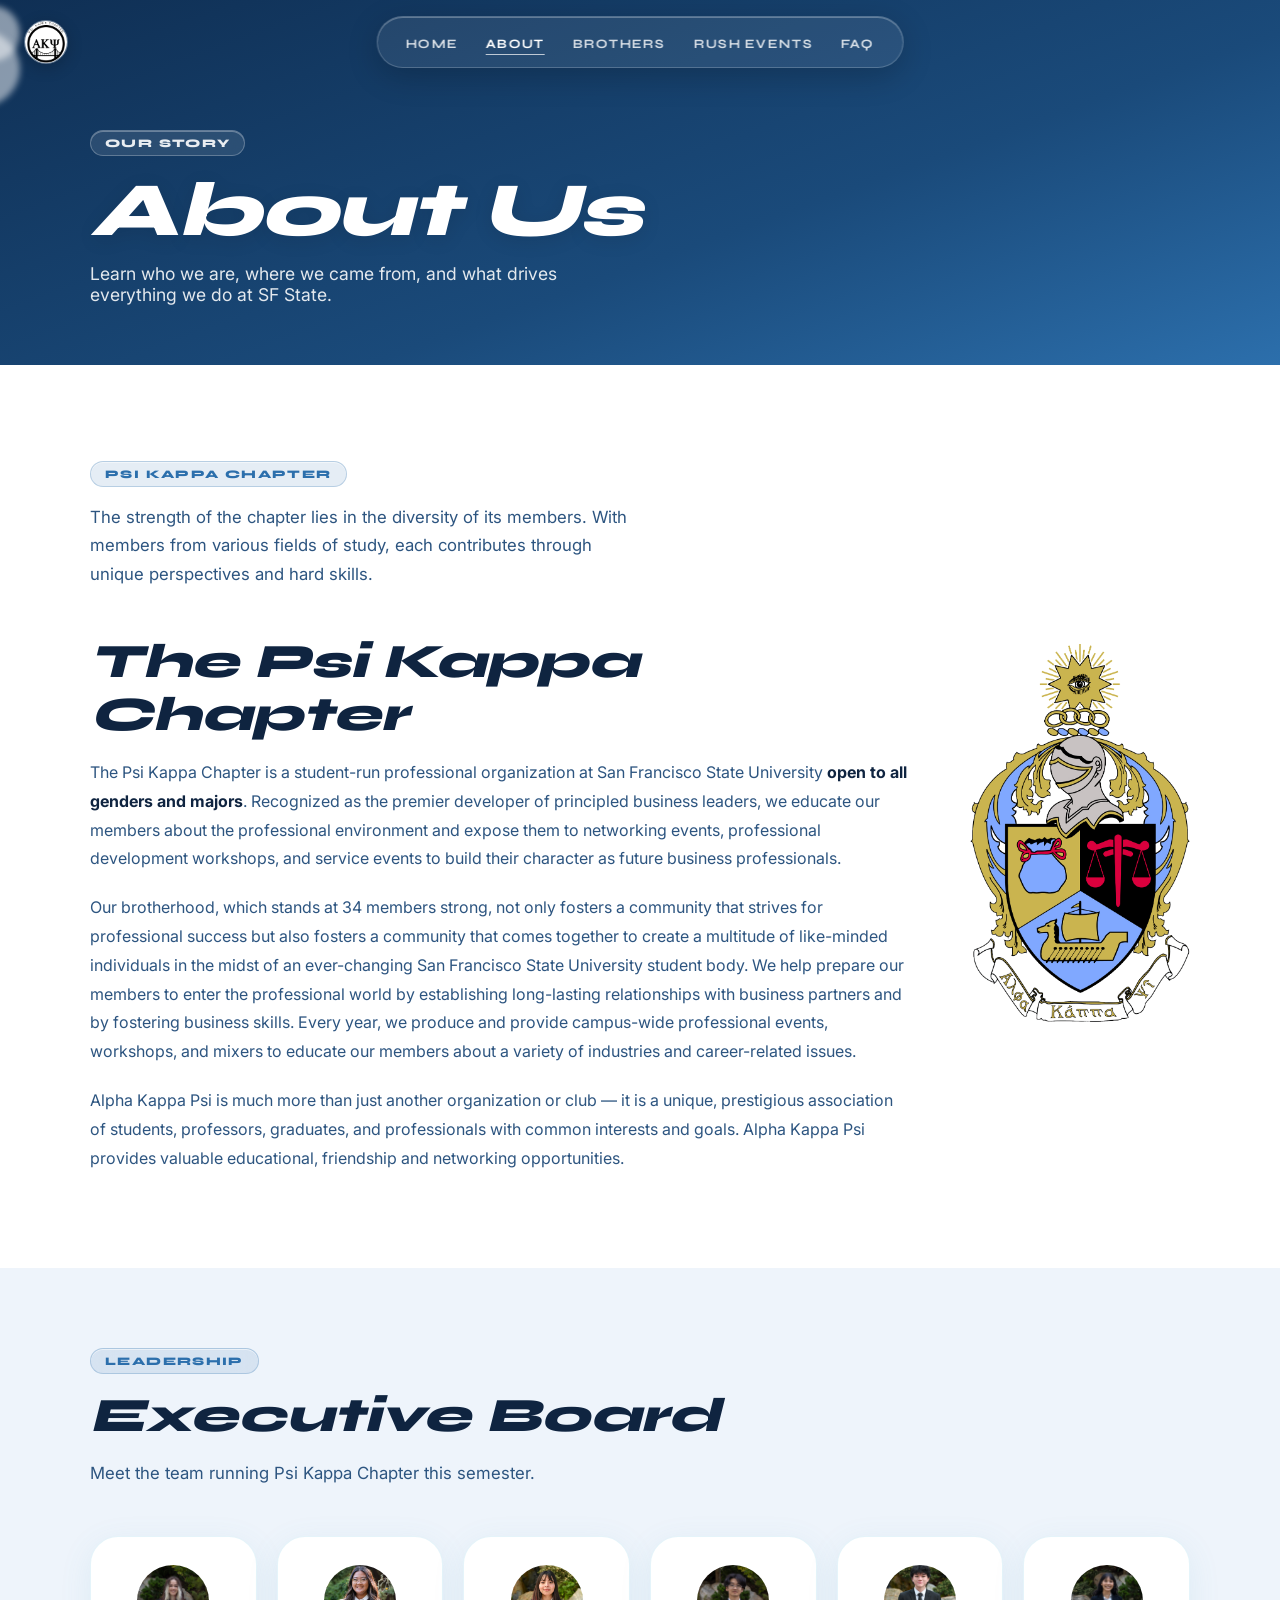
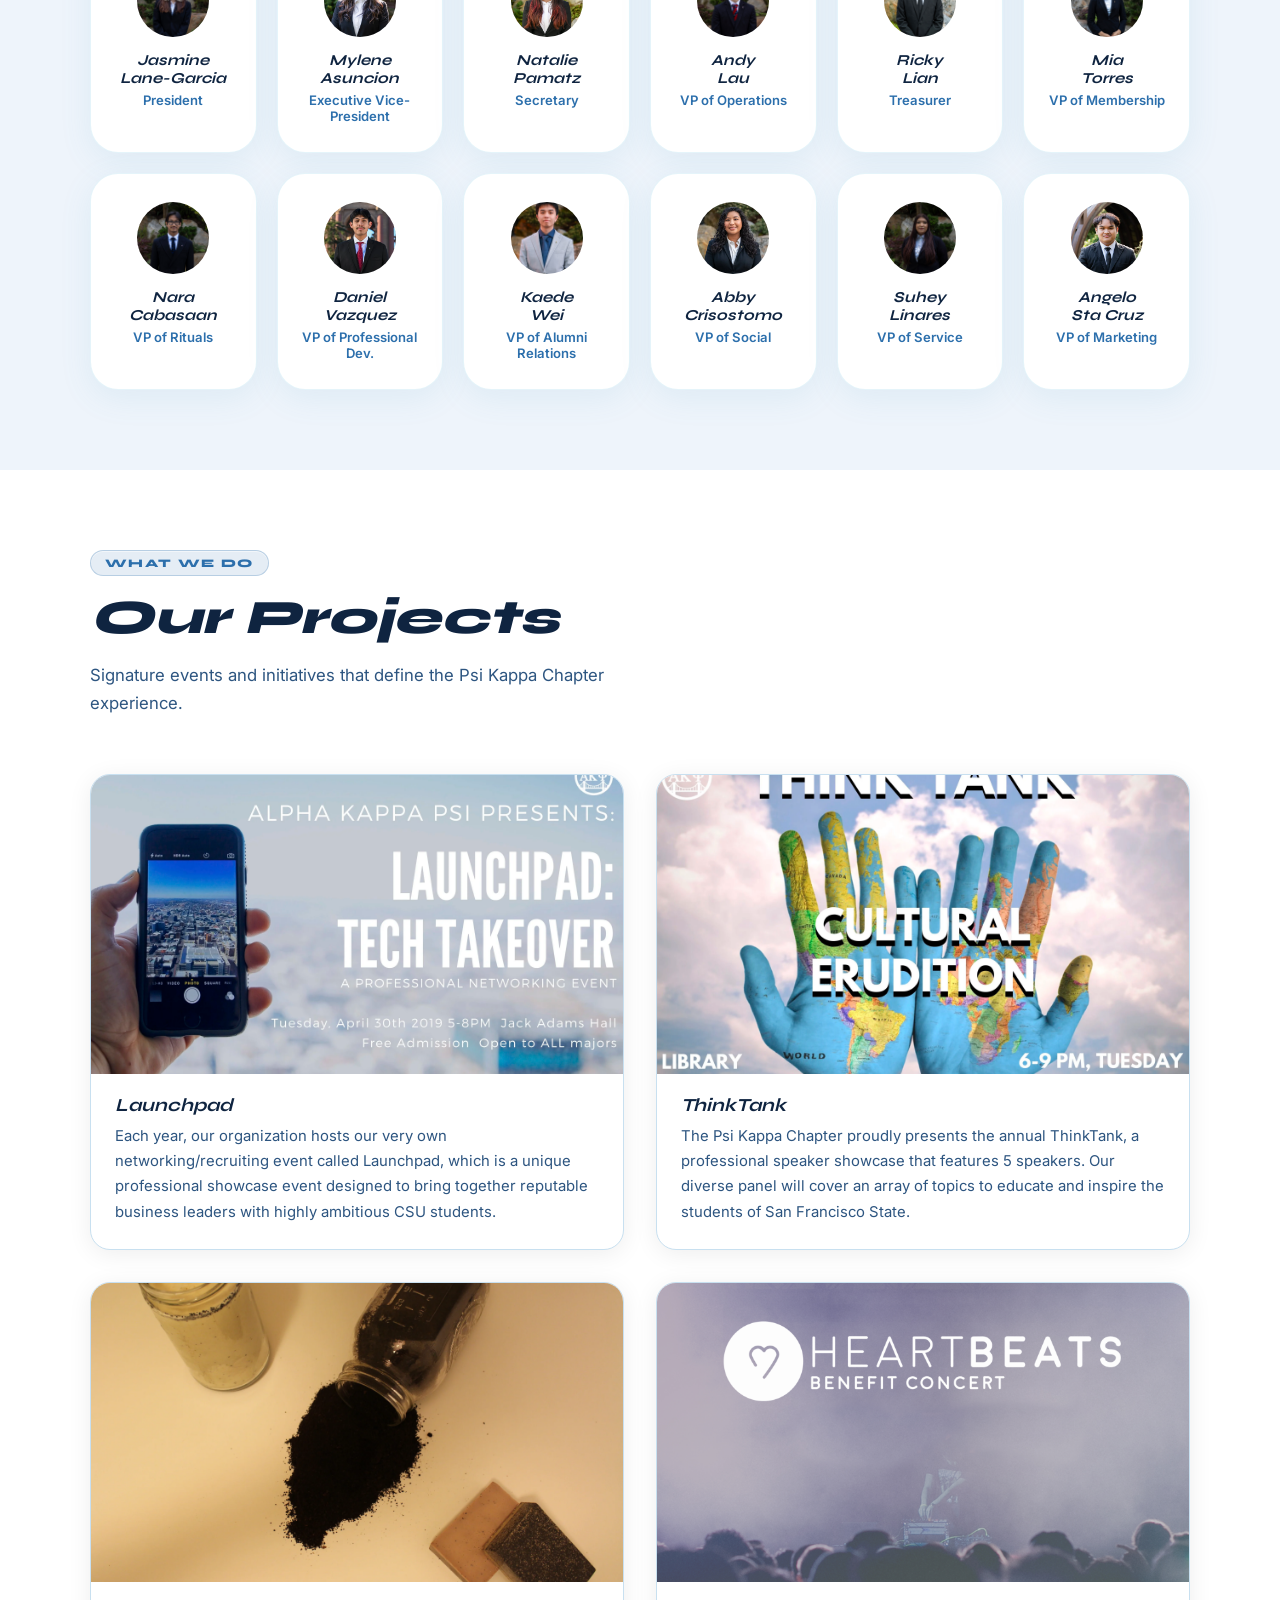
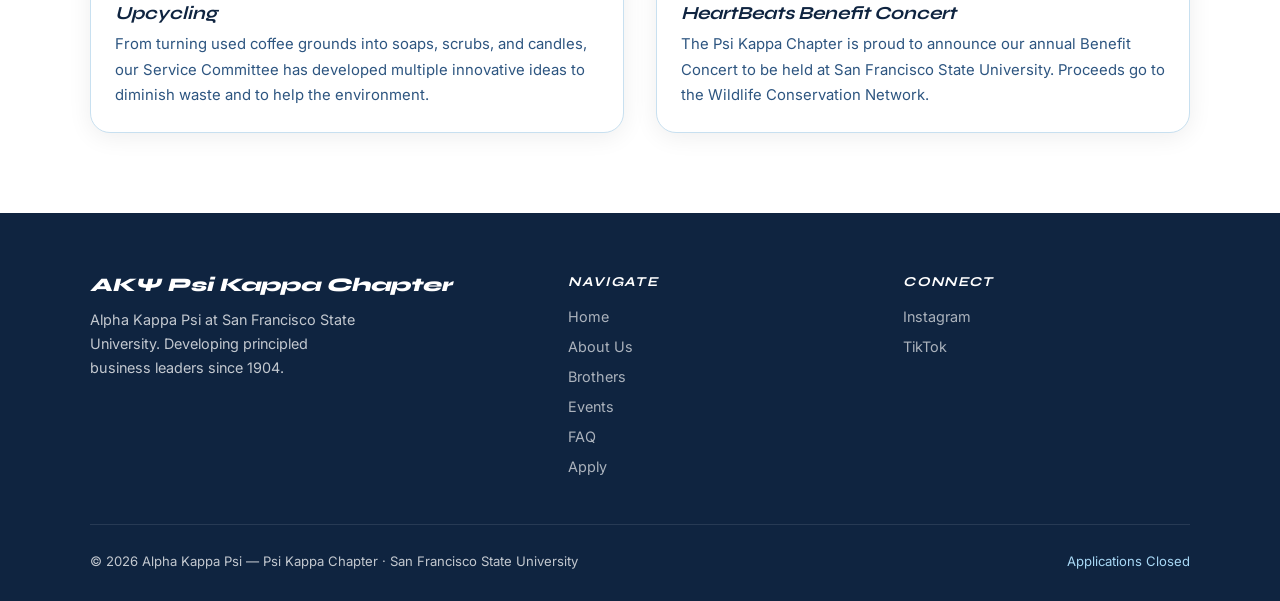
==== commit 3e5976e2: "Bug Fixes" ====
--- a/pages/about.html
+++ b/pages/about.html
@@ -97,7 +97,7 @@
         </div>
 
         <div class="cloud-card" style="text-align:center; padding: 28px 20px;">
-          <div style="width:72px;height:72px;border-radius:50%;margin:0 auto 14px;overflow:hidden;"><img src="../images/brothers/Ricky Lian | Fall 2026/IMG_1340.webp" alt="Ricky Lian" style="width:100%;height:100%;object-fit:cover;display:block;" /></div>
+          <div style="width:72px;height:72px;border-radius:50%;margin:0 auto 14px;overflow:hidden;"><img src="../images/brothers/Ricky Lian | Fall 2026/IMG_9439.jpeg" alt="Ricky Lian" style="width:100%;height:100%;object-fit:cover;display:block;" /></div>
           <h3 style="font-family:'Syne',sans-serif;font-weight:700;font-size:0.95rem;">Ricky<br>Lian</h3>
           <p style="font-size:0.82rem;color:var(--sky-dark);font-weight:600;margin-top:5px;">Treasurer</p>
         </div>
